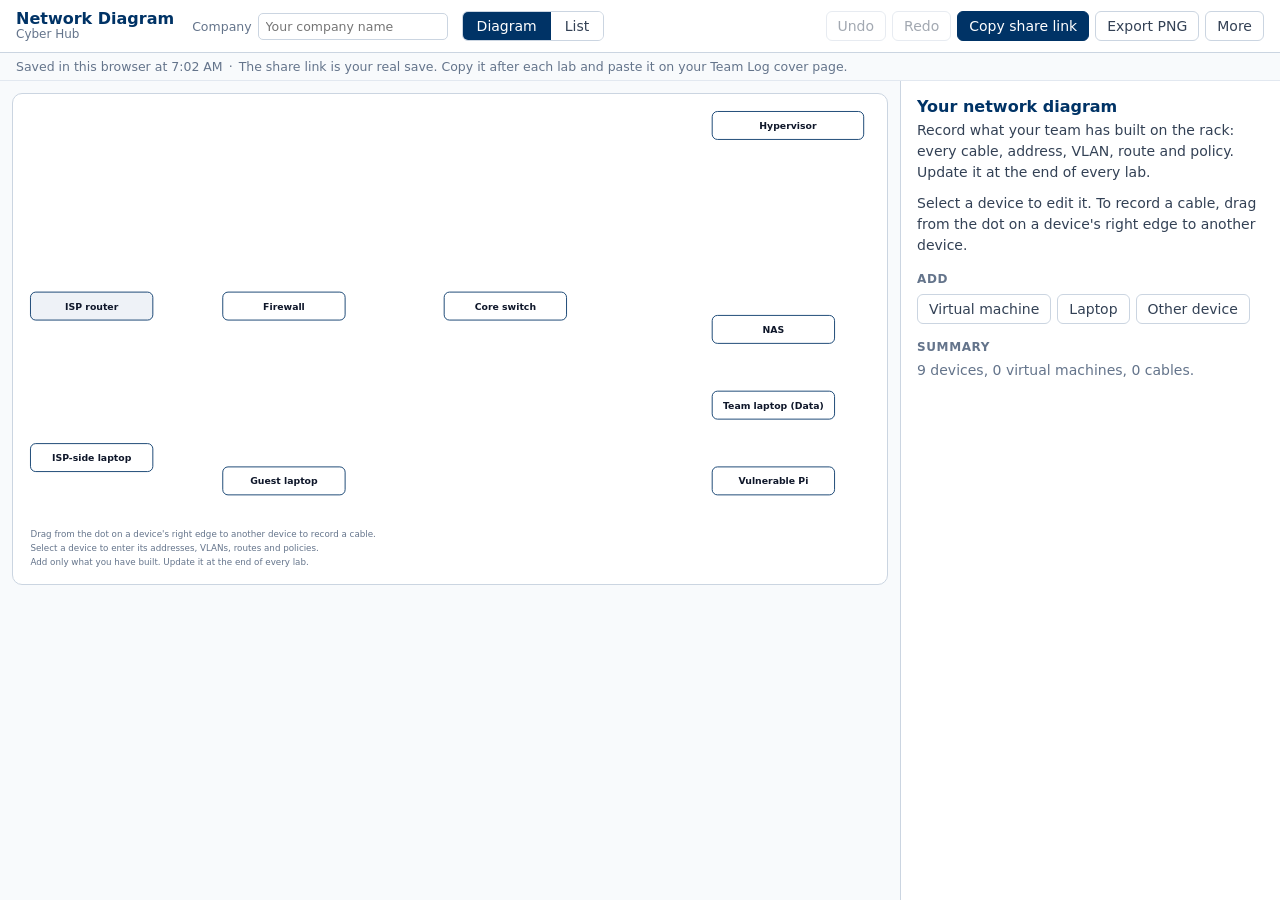
==== diagram/index.html @ 5a0717e5 "Add the Network Diagram app, version 1 Students record their rack's network (devices, cables, VLANs," ====
<!doctype html><html lang="en"><head><meta charset="utf-8"><meta name="viewport" content="width=device-width, initial-scale=1">
<title>Network Diagram</title><style>:root{--navy:#003366;--ink:#0f172a;--body:#334155;--muted:#64748b;--border:#cbd5e1;--hair:#e2e8f0;--page:#f8fafc;--card:#fff;--amber:#b45309;--sel:#2563eb;--err:#b91c1c}
[hidden]{display:none!important}
*{box-sizing:border-box}
html,body{margin:0;height:100%}
body{font-family:system-ui,-apple-system,"Segoe UI",Roboto,Arial,sans-serif;color:var(--body);background:var(--page);display:flex;flex-direction:column;font-size:14px}
button{font:inherit;color:var(--body);background:#fff;border:1px solid var(--border);border-radius:6px;padding:6px 11px;cursor:pointer}
button:hover{background:#f1f5f9}
button:focus-visible,input:focus-visible,select:focus-visible,.dev:focus-visible{outline:2px solid var(--sel);outline-offset:2px}
button.primary{background:var(--navy);border-color:var(--navy);color:#fff;position:relative}
button.primary:hover{background:#00264d}
button.danger{color:var(--err);border-color:#fecaca}
button.small{padding:3px 8px;font-size:12.5px}
button:disabled{opacity:.45;cursor:default}
input,select{font:inherit;color:var(--ink);border:1px solid var(--border);border-radius:5px;padding:5px 7px;background:#fff;min-width:0;width:100%}
input[type=checkbox]{width:auto;accent-color:var(--navy)}
.bar{display:flex;align-items:center;gap:14px;padding:10px 16px;background:#fff;border-bottom:1px solid var(--border);flex-wrap:wrap}
.brand{display:flex;flex-direction:column;line-height:1.15;margin-right:4px}
.brand b{color:var(--navy);font-size:16px}
.brand small{color:var(--muted);font-size:12px}
.company{display:flex;align-items:center;gap:6px;color:var(--muted);font-size:12.5px}
.company input{width:190px}
.seg{display:flex;border:1px solid var(--border);border-radius:6px;overflow:hidden}
.seg button{border:0;border-radius:0;padding:6px 14px}
.seg button[aria-selected=true]{background:var(--navy);color:#fff}
.acts{display:flex;gap:6px;margin-left:auto;align-items:center;flex-wrap:wrap}
.dot{position:absolute;top:-4px;right:-4px;width:10px;height:10px;border-radius:50%;background:#f59e0b;border:2px solid #fff}
.menu{position:relative}
.menu-list{position:absolute;right:0;top:calc(100% + 4px);background:#fff;border:1px solid var(--border);border-radius:8px;box-shadow:0 8px 24px rgba(15,23,42,.12);padding:5px;z-index:30;min-width:200px;display:flex;flex-direction:column}
.menu-list button{border:0;text-align:left;border-radius:5px}
.savebar{padding:6px 16px;font-size:12.5px;color:var(--muted);background:var(--page);border-bottom:1px solid var(--hair)}
.savebar .sep{margin:0 6px}
.savebar #saved.warn{color:var(--err)}
.main{flex:1;display:flex;min-height:0}
.stage{flex:1;min-width:0;overflow:auto;padding:12px}
#svg{width:100%;min-width:760px;height:auto;display:block;background:#fff;border:1px solid var(--border);border-radius:10px;touch-action:none;user-select:none}
.list{flex:1;min-width:0;overflow:auto;padding:16px 20px}
.panel{width:380px;flex:none;border-left:1px solid var(--border);background:#fff;overflow:auto;padding:16px}
.panel h2,.list h2{font-size:16px;color:var(--navy);margin:0 0 4px}
.panel .kind{font-size:12px;color:var(--muted);margin:0 0 12px}
.panel p,.list p{margin:0 0 10px;line-height:1.5}
.sec{margin:16px 0 6px;font-size:12px;font-weight:700;letter-spacing:.05em;text-transform:uppercase;color:var(--muted)}
.f{display:block;margin:0 0 9px}
.f>span{display:block;font-size:12.5px;color:var(--muted);margin-bottom:3px}
.f .hint{display:block;font-size:12px;color:var(--err);margin-top:2px}
.row2{display:grid;grid-template-columns:1fr 1fr;gap:8px}
.check{display:flex;align-items:center;gap:6px;margin:4px 12px 4px 0;font-size:13px}
.checks{display:flex;flex-wrap:wrap}
table.t{width:100%;border-collapse:collapse;font-size:13px;margin:4px 0 6px}
table.t th{text-align:left;font-weight:600;color:var(--muted);font-size:12px;padding:3px 4px;border-bottom:1px solid var(--hair)}
table.t td{padding:3px 4px;vertical-align:top}
table.t td.n{font-weight:600;color:var(--ink);white-space:nowrap;padding-top:9px}
table.t input,table.t select{padding:4px 5px}
.rowx{width:28px;padding:3px 0;color:var(--muted)}
.card-b{border:1px solid var(--hair);border-radius:8px;padding:10px 12px;margin:0 0 10px}
.card-b h3{margin:0 0 8px;font-size:14px;color:var(--ink);display:flex;justify-content:space-between;align-items:center;gap:8px}
.add{display:flex;flex-wrap:wrap;gap:6px;margin:8px 0}
.foot{margin-top:18px;padding-top:12px;border-top:1px solid var(--hair);display:flex;gap:6px;flex-wrap:wrap}
.muted{color:var(--muted)}
.list .grid{display:grid;grid-template-columns:repeat(auto-fill,minmax(420px,1fr));gap:14px;align-items:start}
.list .card-b{background:#fff}
.toast{position:fixed;left:50%;bottom:22px;transform:translateX(-50%);background:var(--ink);color:#fff;padding:10px 16px;border-radius:8px;font-size:13.5px;z-index:50;max-width:90vw}
.modal{position:fixed;inset:0;background:rgba(15,23,42,.35);display:flex;align-items:center;justify-content:center;z-index:60;padding:16px}
.modal .card{background:#fff;border-radius:12px;padding:20px 22px;max-width:520px;width:100%;box-shadow:0 20px 50px rgba(15,23,42,.25)}
.modal h2{margin:0 0 10px;font-size:17px;color:var(--navy)}
.modal p{margin:0 0 10px;line-height:1.5}
.modal textarea{width:100%;height:110px;font:12px ui-monospace,Consolas,monospace}
.m-acts{display:flex;gap:8px;justify-content:flex-end;margin-top:14px;flex-wrap:wrap}
/* drawing: these rules are also copied into PNG exports */
.d-box{fill:#fff;stroke:var(--navy);stroke-width:1.5}
.d-box.fixed{fill:#eef2f7}
.d-name{font:600 16px system-ui,-apple-system,"Segoe UI",Roboto,Arial,sans-serif;fill:#0f172a}
.d-val{font:13.5px ui-monospace,Consolas,Menlo,monospace;fill:#b45309}
.d-vm{fill:#fff;stroke:#94a3b8;stroke-width:1}
.d-vmname{font:600 13.5px system-ui,-apple-system,"Segoe UI",Roboto,Arial,sans-serif;fill:#0f172a}
.d-link{stroke:#1e3a8a;stroke-width:2;fill:none}
.d-link.wifi{stroke-dasharray:7 5}
.d-lab{font:13px ui-monospace,Consolas,Menlo,monospace;fill:#1e3a8a;paint-order:stroke;stroke:#fff;stroke-width:4px;stroke-linejoin:round}
.d-title{font:700 20px system-ui,-apple-system,"Segoe UI",Roboto,Arial,sans-serif;fill:#003366}
.d-sub{font:13px system-ui,-apple-system,"Segoe UI",Roboto,Arial,sans-serif;fill:#64748b}
/* interface only, never exported */
.dev{cursor:grab}
.dev.dragging{cursor:grabbing}
.dev.sel .d-box{stroke:var(--sel);stroke-width:3}
.vm.sel .d-vm{stroke:var(--sel);stroke-width:2.5}
.vm{cursor:pointer}
.handle{fill:#fff;stroke:var(--navy);stroke-width:1.5;cursor:crosshair;opacity:0;transition:opacity .12s}
.dev:hover .handle,.dev.sel .handle,.dev:focus .handle{opacity:1}
.hit{stroke:transparent;stroke-width:14;fill:none;cursor:pointer}
.lk.sel .d-link{stroke:var(--sel);stroke-width:3}
.temp{stroke:var(--sel);stroke-width:2;stroke-dasharray:4 4;fill:none;pointer-events:none}
.drop .d-box{stroke:var(--sel);stroke-width:3}
.ghint{font:15px system-ui,-apple-system,"Segoe UI",Roboto,Arial,sans-serif;fill:#64748b}
@media (max-width:900px){.main{flex-direction:column}.panel{width:auto;border-left:0;border-top:1px solid var(--border)}}
@media print{.bar,.savebar,.panel,.toast,.modal{display:none!important}.main{display:block}.stage{padding:0;overflow:visible}#svg{border:0;min-width:0}.handle,.ghint{display:none}.dev.sel .d-box{stroke:#003366;stroke-width:1.5}}
</style></head><body>
<header class="bar">
 <div class="brand"><b>Network Diagram</b><small>Cyber Hub</small></div>
 <label class="company"><span>Company</span><input id="company" placeholder="Your company name" autocomplete="off"></label>
 <div class="seg" role="tablist" aria-label="View">
  <button role="tab" id="t-canvas" aria-selected="true">Diagram</button>
  <button role="tab" id="t-list" aria-selected="false">List</button>
 </div>
 <div class="acts">
  <button id="b-undo" title="Undo (Ctrl+Z)">Undo</button>
  <button id="b-redo" title="Redo (Ctrl+Shift+Z)">Redo</button>
  <button id="b-share" class="primary">Copy share link<span class="dot" hidden></span></button>
  <button id="b-png">Export PNG</button>
  <div class="menu"><button id="b-more" aria-haspopup="true" aria-expanded="false">More</button>
   <div class="menu-list" id="more" hidden>
    <button id="b-json">Download .json backup</button>
    <button id="b-open">Open .json file</button>
    <button id="b-print">Print</button>
    <button id="b-new">Start a new diagram</button>
   </div></div>
  <input type="file" id="file" accept=".json,application/json" hidden>
 </div>
</header>
<div class="savebar"><span id="saved" role="status"></span><span class="sep">·</span><span>The share link is your real save. Copy it after each lab and paste it on your Team Log cover page.</span></div>
<main class="main">
 <section class="stage" id="v-canvas">
  <svg id="svg" viewBox="0 0 1500 840" role="application" aria-label="Network diagram. Select a device to edit it."></svg>
 </section>
 <section class="list" id="v-list" hidden></section>
 <aside class="panel" id="panel" aria-label="Editor"></aside>
</main>
<div class="toast" id="toast" role="status" hidden></div>
<div class="modal" id="modal" hidden><div class="card" role="dialog" aria-modal="true" aria-labelledby="m-title"><h2 id="m-title"></h2><div id="m-body"></div><div class="m-acts" id="m-acts"></div></div></div>
<script>// Network Diagram app, version 1: draw, save, share, export.
//
// Hard rule (DIAGRAM_APP_SPEC.md, section 2): this file holds no rack plan. No expected addresses, VLANs,
// port assignments, routes or policies. Everything drawn comes from what the team typed. The only built-in
// facts are device kinds, the switch's port names and the firewall's interface names, which students
// already have on the reference pages.
"use strict";
(() => {
const SCHEMA = 1;
const KEY = "cyberhub-diagram";
const VB = { w: 1500, h: 840 };
const SW_PORTS = ["XG1","XG2","XG3","XG4","XG5","XG6","XG7","XG8","XG9","XG10","XG11","XG12","OOB"];
const FW_IFS = ["wan1", "internal", "dmz", "guest Wi-Fi"];
const SERVICES = ["ALL", "PING", "HTTP", "HTTPS", "SSH", "FTP", "DNS"];
const ACCESS = ["PING", "HTTPS", "SSH", "HTTP"];
const KINDS = {
  isp: "ISP router", firewall: "Firewall", switch: "Switch", hypervisor: "Hypervisor", nas: "NAS",
  pi: "Raspberry Pi", laptop: "Laptop", vm: "Virtual machine", generic: "Device",
};
const ENDPOINT = new Set(["hypervisor", "nas", "pi", "laptop", "vm", "generic"]);
const BOX_W = 210;

const $ = (id) => document.getElementById(id);
const svg = $("svg"), panel = $("panel"), listView = $("v-list");
const NS = "http://www.w3.org/2000/svg";

// ------------------------------------------------------------------ document
let uid = 0;
const newId = (p) => p + Date.now().toString(36) + (uid++).toString(36);
const ep = () => ({ address: "", mask: "", gateway: "", dhcp: false });
function blankDoc() {
  return {
    v: SCHEMA, meta: { company: "", updated: null },
    devices: [
      { id: "isp", kind: "isp", name: "ISP router", x: 30, y: 340, address: "", mask: "" },
      { id: "fw", kind: "firewall", name: "Firewall", x: 360, y: 340,
        interfaces: FW_IFS.map((n) => ({ name: n, address: "", mask: "", access: [], ...(n === "guest Wi-Fi" ? { ssid: "" } : {}) })),
        routes: [], vips: [], policies: [] },
      { id: "sw", kind: "switch", name: "Core switch", x: 740, y: 340, vlans: [], svis: [], routes: [],
        ports: SW_PORTS.map((n) => ({ name: n, mode: "", pvid: "", tagged: [], shutdown: false })), dhcpPools: [] },
      { id: "hv", kind: "hypervisor", name: "Hypervisor", x: 1200, y: 30, ...ep() },
      { id: "nas", kind: "nas", name: "NAS", x: 1200, y: 380, ...ep() },
      { id: "lap", kind: "laptop", name: "Team laptop (Data)", x: 1200, y: 510, ...ep() },
      { id: "pi", kind: "pi", name: "Vulnerable Pi", x: 1200, y: 640, ...ep() },
      { id: "isplap", kind: "laptop", name: "ISP-side laptop", x: 30, y: 600, ...ep() },
      { id: "guest", kind: "laptop", name: "Guest laptop", x: 360, y: 640, ...ep() },
    ],
    links: [],
  };
}
let doc = blankDoc();
const dev = (id) => doc.devices.find((d) => d.id === id);
const vmsOf = (id) => doc.devices.filter((d) => d.kind === "vm" && d.host === id);
const portsFor = (d) => d.kind === "switch" ? SW_PORTS : d.kind === "firewall" ? FW_IFS : d.kind === "isp" ? ["LAN"] : [];

// Bring an older or hand-edited document up to the current shape.
function normalize(x) {
  const d = blankDoc();
  if (!x || typeof x !== "object" || !Array.isArray(x.devices)) throw new Error("not a diagram");
  d.meta = { company: String(x.meta?.company ?? ""), updated: x.meta?.updated ?? null };
  d.devices = x.devices.filter((v) => v && KINDS[v.kind]).map((v) => {
    const o = { ...v, id: String(v.id || newId("d")), name: String(v.name ?? KINDS[v.kind]) };
    if (o.kind !== "vm") { o.x = +o.x || 40; o.y = +o.y || 40; }
    if (ENDPOINT.has(o.kind)) { for (const [k, val] of Object.entries(ep())) if (o[k] === undefined) o[k] = val; }
    if (o.kind === "vm" && o.vlanTag === undefined) o.vlanTag = "";
    if (o.kind === "switch") {
      for (const k of ["vlans", "svis", "routes", "dhcpPools"]) o[k] = Array.isArray(o[k]) ? o[k] : [];
      const have = new Map((o.ports || []).map((p) => [p.name, p]));
      o.ports = SW_PORTS.map((n) => ({ name: n, mode: "", pvid: "", tagged: [], shutdown: false, ...(have.get(n) || {}) }));
    }
    if (o.kind === "firewall") {
      for (const k of ["routes", "vips", "policies"]) o[k] = Array.isArray(o[k]) ? o[k] : [];
      const have = new Map((o.interfaces || []).map((p) => [p.name, p]));
      o.interfaces = FW_IFS.map((n) => ({ name: n, address: "", mask: "", access: [], ...(n === "guest Wi-Fi" ? { ssid: "" } : {}), ...(have.get(n) || {}) }));
    }
    if (o.kind === "isp") { o.address ??= ""; o.mask ??= ""; }
    return o;
  });
  const ids = new Set(d.devices.map((v) => v.id));
  d.links = (Array.isArray(x.links) ? x.links : []).filter((l) => l && ids.has(l.a?.device) && ids.has(l.b?.device))
    .map((l) => ({ id: String(l.id || newId("l")), a: { device: l.a.device, port: String(l.a.port || "") }, b: { device: l.b.device, port: String(l.b.port || "") } }));
  return d;
}

// ------------------------------------------------------------------ address helpers (format only, never values)
const isIP = (s) => /^(\d{1,3})\.(\d{1,3})\.(\d{1,3})\.(\d{1,3})$/.test(s) && s.split(".").every((n) => +n <= 255);
function maskToPrefix(m) {
  m = String(m).trim().replace(/^\//, "");
  if (/^\d{1,2}$/.test(m) && +m <= 32) return String(+m);
  if (isIP(m)) {
    const bits = m.split(".").map((n) => (+n).toString(2).padStart(8, "0")).join("");
    if (/^1*0*$/.test(bits)) return String(bits.indexOf("0") === -1 ? 32 : bits.indexOf("0"));
  }
  return null;
}
const isCIDR = (s) => { const [a, p, ...r] = String(s).split("/"); return !r.length && isIP(a) && p !== undefined && maskToPrefix(p) !== null; };
const withPrefix = (a, m) => a ? a + (m ? "/" + m : "") : "";

// ------------------------------------------------------------------ history and saving
let hist = [], hi = -1, sharedJSON = null, saveFailed = false;
const snapshot = () => JSON.stringify(doc);
const contentOf = (j) => { try { const o = JSON.parse(j); delete o.meta.updated; return JSON.stringify(o); } catch { return j; } };
function commit() {
  const s = snapshot();
  if (hist[hi] === s) return;
  hist = hist.slice(0, hi + 1); hist.push(s);
  if (hist.length > 120) hist.shift();
  hi = hist.length - 1;
  doc.meta.updated = new Date().toISOString();
  save(); updateButtons();
}
function save() {
  try { localStorage.setItem(KEY, JSON.stringify(doc)); saveFailed = false; }
  catch { saveFailed = true; }
  const el = $("saved");
  el.classList.toggle("warn", saveFailed);
  el.textContent = saveFailed ? "Not saved: this browser blocks storage. Copy the share link to keep your work."
    : "Saved in this browser at " + new Date().toLocaleTimeString([], { hour: "numeric", minute: "2-digit" });
}
function updateButtons() {
  $("b-undo").disabled = hi <= 0; $("b-redo").disabled = hi >= hist.length - 1;
  $("b-share").querySelector(".dot").hidden = sharedJSON === null ? !hasContent() : contentOf(sharedJSON) === contentOf(snapshot());
}
function restore(j) { doc = JSON.parse(j); doc.meta.updated = new Date().toISOString(); save(); if (sel && !findSel()) sel = null; renderAll(); updateButtons(); }
const undo = () => { if (hi > 0) restore(hist[--hi]); };
const redo = () => { if (hi < hist.length - 1) restore(hist[++hi]); };
function hasContent() {
  return doc.links.length > 0 || doc.devices.some((d) => d.address || d.gateway || d.svis?.length || d.vlans?.length ||
    d.interfaces?.some((i) => i.address) || d.kind === "vm");
}

// ------------------------------------------------------------------ selection
let sel = null; // {type:'dev'|'link', id}
const findSel = () => sel && (sel.type === "dev" ? dev(sel.id) : doc.links.find((l) => l.id === sel.id));
function select(s) { sel = s; renderSvg(); renderPanel(); }

// ------------------------------------------------------------------ drawing
const el = (tag, attrs = {}, parent) => {
  const n = document.createElementNS(NS, tag);
  for (const [k, v] of Object.entries(attrs)) if (v !== undefined && v !== null) n.setAttribute(k, v);
  if (parent) parent.appendChild(n);
  return n;
};
const text = (parent, x, y, cls, s, anchor) => { const t = el("text", { x, y, class: cls, "text-anchor": anchor }, parent); t.textContent = s; return t; };

function valueLines(d) {
  const L = [];
  if (d.kind === "isp") { if (d.address) L.push(withPrefix(d.address, d.mask)); }
  else if (d.kind === "firewall") { for (const i of d.interfaces) if (i.address) L.push(`${i.name} ${withPrefix(i.address, i.mask)}`); }
  else if (d.kind === "switch") {
    const s = d.svis.filter((v) => v.address || v.vlan);
    s.slice(0, 5).forEach((v) => L.push(`VLAN ${v.vlan || "?"} ${withPrefix(v.address, v.mask)}`.trim()));
    if (s.length > 5) L.push(`+${s.length - 5} more SVIs`);
    d.routes.filter((r) => r.dest).slice(0, 2).forEach((r) => L.push(`${r.dest} via ${r.nextHop || "?"}`));
    if (d.routes.length > 2) L.push(`+${d.routes.length - 2} more routes`);
  } else if (ENDPOINT.has(d.kind)) {
    if (d.address) L.push(withPrefix(d.address, d.mask)); else if (d.dhcp) L.push("DHCP");
    if (d.gateway) L.push("gw " + d.gateway);
  }
  return L;
}
const VM_H = 42;
function boxSize(d) {
  const lines = valueLines(d).length;
  let h = 38 + lines * 18 + (lines ? 6 : 0);
  if (d.kind === "hypervisor") h += vmsOf(d.id).length * (VM_H + 6) + (vmsOf(d.id).length ? 6 : 0);
  return { w: d.kind === "hypervisor" ? 260 : BOX_W, h: Math.max(h, 48) };
}
function edgePoint(d, tx, ty) {
  const { w, h } = boxSize(d), cx = d.x + w / 2, cy = d.y + h / 2, dx = tx - cx, dy = ty - cy;
  if (!dx && !dy) return [cx, cy];
  const s = Math.min(Math.abs((w / 2) / (dx || 1e-9)), Math.abs((h / 2) / (dy || 1e-9)));
  return [cx + dx * s, cy + dy * s];
}
const center = (d) => { const { w, h } = boxSize(d); return [d.x + w / 2, d.y + h / 2]; };
function portLabel(d, port) {
  if (!port) return "";
  if (d.kind !== "switch") return port;
  const p = d.ports.find((q) => q.name === port);
  if (!p) return port;
  const bits = [port];
  if (p.mode === "access") bits.push("access" + (p.pvid ? " " + p.pvid : ""));
  if (p.mode === "trunk") bits.push("trunk", (p.pvid ? "U" + p.pvid : "") + (p.tagged.length ? " T" + p.tagged.join(",") : ""));
  if (p.shutdown) bits.push("shut");
  return bits.filter(Boolean).join(" ");
}
const isWifi = (l) => [l.a, l.b].some((e) => e.port === "guest Wi-Fi");

function drawInto(root, ui) {
  const gl = el("g", {}, root), gd = el("g", {}, root);
  const pairKey = (l) => [l.a.device, l.b.device].sort().join("|");
  const groups = new Map();
  for (const l of doc.links) { const k = pairKey(l); groups.set(k, [...(groups.get(k) || []), l]); }
  for (const l of doc.links) {
    const A = dev(l.a.device), B = dev(l.b.device);
    if (!A || !B) continue;
    const grp = groups.get(pairKey(l)), gi = grp.indexOf(l), off = (gi - (grp.length - 1) / 2) * 22;
    const [cax, cay] = center(A), [cbx, cby] = center(B);
    const L0 = Math.hypot(cbx - cax, cby - cay) || 1;
    // perpendicular, oriented the same way for both directions of a pair
    const flip = l.a.device < l.b.device ? 1 : -1;
    const px = (-(cby - cay) / L0) * off * flip, py = ((cbx - cax) / L0) * off * flip;
    const ea = edgePoint(A, cbx + px, cby + py), eb = edgePoint(B, cax + px, cay + py);
    const x1 = ea[0] + px, y1 = ea[1] + py, x2 = eb[0] + px, y2 = eb[1] + py;
    const g = el("g", { class: "lk" + (ui && sel?.type === "link" && sel.id === l.id ? " sel" : ""), "data-link": l.id }, gl);
    el("line", { x1, y1, x2, y2, class: "d-link" + (isWifi(l) ? " wifi" : "") }, g);
    if (ui) el("line", { x1, y1, x2, y2, class: "hit" }, g);
    const len = Math.hypot(x2 - x1, y2 - y1) || 1, ux = (x2 - x1) / len, uy = (y2 - y1) / len;
    // label side: the side away from the pair's other cables, else above (or right of) the line
    let nx = -uy, ny = ux;
    const want = off !== 0 ? Math.sign(off) * flip : (Math.abs(ux) > 0.4 ? (ny < 0 ? 1 : -1) : (nx > 0 ? 1 : -1));
    nx *= want; ny *= want;
    const label = (s2, x, y, dx, dy) => {
      if (!s2) return;
      const bx2 = x + dx * 10 + nx * 7, by2 = y + dy * 10 + ny * 7 + (ny > 0.3 ? 11 : ny < -0.3 ? -2 : 4);
      const anchor = Math.abs(dx) > 0.4 ? (dx > 0 ? "start" : "end") : (nx >= 0 ? "start" : "end");
      text(g, bx2, by2, "d-lab", s2, anchor);
    };
    const la = portLabel(A, l.a.port), lb = portLabel(B, l.b.port);
    label(la, x1, y1, ux, uy);
    // On a short cable the two labels would meet in the middle, so put the far one on the other side.
    if (la && lb && (la.length + lb.length) * 7.8 + 36 > len * Math.max(Math.abs(ux), 0.2)) { nx = -nx; ny = -ny; }
    label(lb, x2, y2, -ux, -uy);
  }
  for (const d of doc.devices) {
    if (d.kind === "vm") continue;
    const { w, h } = boxSize(d);
    const g = el("g", { class: "dev" + (ui && sel?.type === "dev" && sel.id === d.id ? " sel" : ""), "data-dev": d.id,
      transform: `translate(${d.x},${d.y})`, ...(ui ? { tabindex: 0, role: "button", "aria-label": `${d.name}, ${KINDS[d.kind]}` } : {}) }, gd);
    el("rect", { width: w, height: h, rx: 9, class: "d-box" + (d.kind === "isp" ? " fixed" : "") }, g);
    const lines = valueLines(d), alone = !lines.length && !(d.kind === "hypervisor" && vmsOf(d.id).length);
    text(g, w / 2, alone ? h / 2 + 6 : 25, "d-name", d.name || KINDS[d.kind], "middle");
    lines.forEach((s, i) => text(g, w / 2, 46 + i * 18, "d-val", s, "middle"));
    if (d.kind === "hypervisor") {
      let y = 38 + lines.length * 18 + (lines.length ? 6 : 0) + 2;
      for (const v of vmsOf(d.id)) {
        const vg = el("g", { class: "vm" + (ui && sel?.type === "dev" && sel.id === v.id ? " sel" : ""), "data-vm": v.id,
          ...(ui ? { tabindex: 0, role: "button", "aria-label": `${v.name}, virtual machine` } : {}) }, g);
        el("rect", { x: 12, y, width: w - 24, height: VM_H, rx: 6, class: "d-vm" }, vg);
        const det = [v.vlanTag ? "tag " + v.vlanTag : "", withPrefix(v.address, v.mask)].filter(Boolean).join("  ");
        text(vg, 22, y + 17, "d-vmname", v.name, "start");
        if (det) text(vg, 22, y + 34, "d-val", det, "start");
        y += VM_H + 6;
      }
    }
    if (ui) el("circle", { cx: w, cy: h / 2, r: 7, class: "handle", "data-handle": d.id }, g).appendChild(
      Object.assign(document.createElementNS(NS, "title"), { textContent: "Drag to another device to connect them" }));
  }
}
function renderSvg() {
  svg.replaceChildren();
  drawInto(svg, true);
  if (!hasContent()) {
    const g = el("g", { class: "ghint" }, svg);
    ["Drag from the dot on a device's right edge to another device to record a cable.",
      "Select a device to enter its addresses, VLANs, routes and policies.",
      "Add only what you have built. Update it at the end of every lab."].forEach((s, i) => text(g, 30, 760 + i * 24, "ghint", s));
  }
}

// ------------------------------------------------------------------ canvas interaction
const toSvg = (e) => { const p = svg.createSVGPoint(); p.x = e.clientX; p.y = e.clientY; return p.matrixTransform(svg.getScreenCTM().inverse()); };
let drag = null;
svg.addEventListener("pointerdown", (e) => {
  const h = e.target.closest("[data-handle]");
  if (h) {
    const d = dev(h.dataset.handle), [x, y] = center(d);
    drag = { mode: "link", from: d.id, line: el("line", { x1: x, y1: y, x2: x, y2: y, class: "temp" }, svg) };
    svg.setPointerCapture(e.pointerId); e.preventDefault(); return;
  }
  const vmEl = e.target.closest("[data-vm]");
  if (vmEl) { select({ type: "dev", id: vmEl.dataset.vm }); e.stopPropagation(); return; }
  const g = e.target.closest("[data-dev]");
  if (g) {
    const d = dev(g.dataset.dev), p = toSvg(e);
    drag = { mode: "move", id: d.id, dx: p.x - d.x, dy: p.y - d.y, moved: false, g };
    svg.setPointerCapture(e.pointerId);
    if (!(sel?.type === "dev" && sel.id === d.id)) select({ type: "dev", id: d.id });
    drag.g = svg.querySelector(`[data-dev="${d.id}"]`); drag.g?.classList.add("dragging");
    return;
  }
  const lk = e.target.closest("[data-link]");
  if (lk) { select({ type: "link", id: lk.dataset.link }); return; }
  if (sel) select(null);
});
svg.addEventListener("pointermove", (e) => {
  if (!drag) return;
  const p = toSvg(e);
  if (drag.mode === "move") {
    const d = dev(drag.id), { w, h } = boxSize(d);
    d.x = Math.round(Math.max(0, Math.min(VB.w - w, p.x - drag.dx)));
    d.y = Math.round(Math.max(0, Math.min(VB.h - h, p.y - drag.dy)));
    drag.moved = true; renderSvg();
    svg.querySelector(`[data-dev="${d.id}"]`)?.classList.add("dragging");
  } else {
    drag.line.setAttribute("x2", p.x); drag.line.setAttribute("y2", p.y);
    svg.querySelectorAll(".drop").forEach((n) => n.classList.remove("drop"));
    const over = document.elementFromPoint(e.clientX, e.clientY)?.closest("[data-dev]");
    if (over && over.dataset.dev !== drag.from) over.classList.add("drop");
  }
});
svg.addEventListener("pointerup", (e) => {
  if (!drag) return;
  const dr = drag; drag = null;
  if (dr.mode === "move") { svg.querySelectorAll(".dragging").forEach((n) => n.classList.remove("dragging")); if (dr.moved) commit(); return; }
  dr.line.remove();
  const over = document.elementFromPoint(e.clientX, e.clientY)?.closest("[data-dev]");
  if (over && over.dataset.dev !== dr.from) addLink(dr.from, over.dataset.dev); else renderSvg();
});
svg.addEventListener("keydown", (e) => {
  const g = e.target.closest?.("[data-vm]") || e.target.closest?.("[data-dev]");
  if (!g) return;
  const id = g.dataset.vm || g.dataset.dev;
  if (e.key === "Enter" || e.key === " ") {
    e.preventDefault(); select({ type: "dev", id });
    svg.querySelector(g.dataset.vm ? `[data-vm="${id}"]` : `[data-dev="${id}"]`)?.focus(); return;
  }
  const mv = { ArrowLeft: [-10, 0], ArrowRight: [10, 0], ArrowUp: [0, -10], ArrowDown: [0, 10] }[e.key];
  if (mv && g.dataset.dev) {
    e.preventDefault(); const d = dev(id), { w, h } = boxSize(d);
    d.x = Math.max(0, Math.min(VB.w - w, d.x + mv[0])); d.y = Math.max(0, Math.min(VB.h - h, d.y + mv[1]));
    commit(); renderSvg(); svg.querySelector(`[data-dev="${id}"]`)?.focus();
  }
});
function addLink(a, b) {
  const l = { id: newId("l"), a: { device: a, port: "" }, b: { device: b, port: "" } };
  doc.links.push(l); commit(); select({ type: "link", id: l.id });
  toast("Cable recorded. Choose the port on each end.");
}

// ------------------------------------------------------------------ form helpers
const h = (tag, props = {}, ...kids) => {
  const n = document.createElement(tag);
  for (const [k, v] of Object.entries(props)) {
    if (v === undefined || v === null || v === false) continue;
    if (k.startsWith("on")) n.addEventListener(k.slice(2), v);
    else if (k === "class") n.className = v;
    else if (k === "value") n.value = v;
    else if (k in n && typeof v !== "string") n[k] = v;
    else n.setAttribute(k, v === true ? "" : v);
  }
  for (const c of kids.flat()) if (c !== null && c !== undefined && c !== false) n.append(c);
  return n;
};
// A text field bound to obj[key]. kind: 'ip' | 'cidr' | 'mask' | 'num' | 'list' | undefined
function inp(obj, key, { kind, ph, label, onAfter, size } = {}) {
  const val = kind === "list" ? (obj[key] || []).join(", ") : (obj[key] ?? "");
  const hint = h("span", { class: "hint", hidden: true });
  const check = (s) => {
    let bad = "";
    if (s && kind === "ip" && !isIP(s) && !isCIDR(s)) bad = "Not an IPv4 address";
    if (s && kind === "cidr" && !isCIDR(s) && !isIP(s)) bad = "Use an address with a prefix, like a.b.c.d/nn";
    if (s && kind === "mask" && maskToPrefix(s) === null) bad = "Use a prefix like /nn or a dotted mask";
    if (s && kind === "num" && !/^\d+$/.test(s)) bad = "Use a number";
    if (s && kind === "list" && !/^\s*\d+(\s*,\s*\d+)*\s*$/.test(s)) bad = "Use numbers separated by commas";
    hint.hidden = !bad; hint.textContent = bad;
  };
  const i = h("input", { value: val, placeholder: ph || "", "aria-label": label || key, size,
    spellcheck: false, autocomplete: "off",
    oninput: (e) => { set(e.target.value, false); check(e.target.value.trim()); renderSvg(); },
    onchange: (e) => {
      let s = e.target.value.trim();
      if (kind === "ip" && s.includes("/") && "mask" in obj) { const [a, p] = s.split("/"); if (isIP(a) && maskToPrefix(p) !== null) { obj.mask = maskToPrefix(p); s = a; } }
      if (kind === "mask" && maskToPrefix(s) !== null) s = maskToPrefix(s);
      set(s, true); e.target.value = kind === "list" ? (obj[key] || []).join(", ") : obj[key];
      check(s); commit(); renderSvg(); onAfter?.(); if (kind === "ip" && "mask" in obj) renderPanel();
    } });
  function set(s, final) {
    if (kind === "list") obj[key] = s.split(",").map((x) => x.trim()).filter(Boolean);
    else obj[key] = final ? s.trim() : s;
  }
  check(String(val));
  return h("span", { style: "display:block" }, i, hint);
}
const field = (label, input) => h("label", { class: "f" }, h("span", {}, label), input);
function chk(obj, key, label) {
  return h("label", { class: "check" }, h("input", { type: "checkbox", checked: !!obj[key],
    onchange: (e) => { obj[key] = e.target.checked; commit(); renderSvg(); } }), label);
}
function multi(obj, key, options) {
  return h("div", { class: "checks" }, options.map((o) => h("label", { class: "check" }, h("input", { type: "checkbox",
    checked: (obj[key] || []).includes(o), onchange: (e) => {
      const s = new Set(obj[key] || []); e.target.checked ? s.add(o) : s.delete(o); obj[key] = options.filter((x) => s.has(x)); commit(); renderSvg();
    } }), o)));
}
function selectBox(obj, key, options, label, blank = "Not set") {
  return h("select", { "aria-label": label, onchange: (e) => { obj[key] = e.target.value; commit(); renderSvg(); } },
    h("option", { value: "" }, blank), options.map((o) => h("option", { value: o, selected: obj[key] === o }, o)));
}
// Editable rows. cols: [{key, label, kind, ph, w}]
function rows(arr, cols, make, label, rerender) {
  const t = h("table", { class: "t" },
    h("thead", {}, h("tr", {}, cols.map((c) => h("th", { style: c.w ? `width:${c.w}` : "" }, c.label)), h("th", {}))),
    h("tbody", {}, arr.map((r, i) => h("tr", {},
      cols.map((c) => h("td", {}, c.render ? c.render(r) : inp(r, c.key, { kind: c.kind, ph: c.ph, label: `${label} ${i + 1} ${c.label}` }))),
      h("td", {}, h("button", { class: "rowx small", title: "Remove row", "aria-label": `Remove ${label} ${i + 1}`,
        onclick: () => { arr.splice(i, 1); commit(); renderSvg(); rerender(); } }, "✕"))))));
  return [t, h("button", { class: "small", onclick: () => { arr.push(make()); commit(); rerender(); } }, "Add " + label)];
}

// ------------------------------------------------------------------ editors
function editor(d, rerender) {
  const out = [];
  out.push(field("Name", inp(d, "name", { label: "Name" })));
  if (ENDPOINT.has(d.kind)) {
    out.push(h("div", { class: "row2" }, field("Address", inp(d, "address", { kind: "ip", label: "Address" })),
      field("Mask", inp(d, "mask", { kind: "mask", ph: "/nn", label: "Mask" }))));
    out.push(field("Gateway", inp(d, "gateway", { kind: "ip", label: "Gateway" })));
    if (d.kind === "vm") out.push(field("VLAN tag (blank means untagged)", inp(d, "vlanTag", { kind: "num", label: "VLAN tag" })));
    out.push(chk(d, "dhcp", "Gets its address by DHCP"));
    if (d.kind === "vm") {
      const hosts = doc.devices.filter((x) => x.kind === "hypervisor");
      if (hosts.length > 1) out.push(field("Runs on", h("select", { onchange: (e) => { d.host = e.target.value; commit(); renderSvg(); } },
        hosts.map((x) => h("option", { value: x.id, selected: d.host === x.id }, x.name)))));
    }
    if (d.kind === "hypervisor") {
      out.push(h("div", { class: "sec" }, "Virtual machines"));
      const v = vmsOf(d.id);
      out.push(v.length ? h("p", {}, v.map((x, i) => [i ? ", " : "", h("a", { href: "#", onclick: (e) => { e.preventDefault(); select({ type: "dev", id: x.id }); } }, x.name)]))
        : h("p", { class: "muted" }, "None yet."));
      out.push(h("button", { class: "small", onclick: () => addVM(d.id) }, "Add a virtual machine"));
    }
  }
  if (d.kind === "isp") out.push(h("div", { class: "row2" }, field("Address", inp(d, "address", { kind: "ip", label: "Address" })),
    field("Mask", inp(d, "mask", { kind: "mask", ph: "/nn", label: "Mask" }))));
  if (d.kind === "switch") {
    out.push(h("div", { class: "sec" }, "VLANs"), ...rows(d.vlans, [{ key: "id", label: "ID", kind: "num", w: "30%" }, { key: "name", label: "Name" }], () => ({ id: "", name: "" }), "VLAN", rerender));
    out.push(h("div", { class: "sec" }, "VLAN interfaces (SVIs)"), ...rows(d.svis, [{ key: "vlan", label: "VLAN", kind: "num", w: "20%" }, { key: "address", label: "Address", kind: "ip" }, { key: "mask", label: "Mask", kind: "mask", w: "20%", ph: "/nn" }], () => ({ vlan: "", address: "", mask: "" }), "SVI", rerender));
    out.push(h("div", { class: "sec" }, "Static routes"), ...rows(d.routes, [{ key: "dest", label: "Destination", kind: "cidr" }, { key: "nextHop", label: "Next hop", kind: "ip" }], () => ({ dest: "", nextHop: "" }), "route", rerender));
    out.push(h("div", { class: "sec" }, "Ports"));
    out.push(h("table", { class: "t" }, h("thead", {}, h("tr", {}, ["Port", "Mode", "Untagged", "Tagged", "Off"].map((c) => h("th", {}, c)))),
      h("tbody", {}, d.ports.map((p) => h("tr", {}, h("td", { class: "n" }, p.name),
        h("td", {}, selectBox(p, "mode", ["access", "trunk"], `${p.name} mode`, "—")),
        h("td", {}, inp(p, "pvid", { kind: "num", label: `${p.name} untagged VLAN` })),
        h("td", {}, p.mode === "trunk" ? inp(p, "tagged", { kind: "list", label: `${p.name} tagged VLANs` }) : h("span", { class: "muted" }, "")),
        h("td", {}, h("input", { type: "checkbox", "aria-label": `${p.name} shut down`, checked: p.shutdown,
          onchange: (e) => { p.shutdown = e.target.checked; commit(); renderSvg(); } })))))));
    // mode changes show or hide the tagged column
    out.at(-1).querySelectorAll("select").forEach((s) => s.addEventListener("change", rerender));
    out.push(h("div", { class: "sec" }, "DHCP pools"), ...rows(d.dhcpPools, [{ key: "vlan", label: "VLAN", kind: "num", w: "16%" }, { key: "start", label: "Start", kind: "ip" }, { key: "end", label: "End", kind: "ip" }, { key: "router", label: "Router", kind: "ip" }], () => ({ vlan: "", start: "", end: "", router: "" }), "pool", rerender));
  }
  if (d.kind === "firewall") {
    out.push(h("div", { class: "sec" }, "Interfaces"));
    for (const i of d.interfaces) {
      out.push(h("div", { class: "card-b" }, h("h3", {}, i.name),
        h("div", { class: "row2" }, field("Address", inp(i, "address", { kind: "ip", label: `${i.name} address` })),
          field("Mask", inp(i, "mask", { kind: "mask", ph: "/nn", label: `${i.name} mask` }))),
        i.name === "guest Wi-Fi" ? field("SSID", inp(i, "ssid", { label: "SSID" })) : null,
        h("span", { class: "f" }, h("span", {}, "Administrative access")), multi(i, "access", ACCESS)));
    }
    out.push(h("div", { class: "sec" }, "Static routes"), ...rows(d.routes, [{ key: "dest", label: "Destination", kind: "cidr" }, { key: "gateway", label: "Gateway", kind: "ip" },
      { key: "interface", label: "Interface", w: "28%", render: (r) => selectBox(r, "interface", FW_IFS, "Route interface", "—") }], () => ({ dest: "", gateway: "", interface: "" }), "route", rerender));
    out.push(h("div", { class: "sec" }, "Virtual IPs (port forwards)"), ...rows(d.vips, [{ key: "name", label: "Name" }, { key: "external", label: "External", kind: "ip" }, { key: "port", label: "Port", kind: "num", w: "16%" }, { key: "mapped", label: "Mapped to", kind: "ip" }], () => ({ name: "", external: "", port: "", mapped: "" }), "VIP", rerender));
    out.push(h("div", { class: "sec" }, "Policies"));
    d.policies.forEach((p, n) => {
      out.push(h("div", { class: "card-b" },
        h("h3", {}, h("span", {}, `Policy ${n + 1}`), h("button", { class: "small danger", onclick: () => { d.policies.splice(n, 1); commit(); renderSvg(); rerender(); } }, "Remove")),
        field("Name", inp(p, "name", { label: `Policy ${n + 1} name` })),
        h("div", { class: "row2" }, field("From", selectBox(p, "from", FW_IFS, "From interface", "—")), field("To", selectBox(p, "to", FW_IFS, "To interface", "—"))),
        h("div", { class: "row2" }, field("Source (blank is any)", inp(p, "source", { kind: "cidr", label: "Source" })), field("Destination (blank is any)", inp(p, "dest", { kind: "cidr", label: "Destination" }))),
        h("span", { class: "f" }, h("span", {}, "Services")), multi(p, "services", SERVICES),
        h("div", { class: "checks" }, chk(p, "nat", "NAT"), chk(p, "log", "Logging"))));
    });
    out.push(h("button", { class: "small", onclick: () => { d.policies.push({ name: "", from: "", to: "", source: "", dest: "", services: [], nat: false, log: false }); commit(); rerender(); } }, "Add policy"));
  }
  return out;
}
function linkEditor(l) {
  const A = dev(l.a.device), B = dev(l.b.device);
  const end = (e, D) => {
    const ports = portsFor(D);
    if (!ports.length) return h("p", {}, h("b", {}, D.name), h("span", { class: "muted" }, " (one network port)"));
    const used = new Set(doc.links.filter((x) => x !== l).flatMap((x) => [x.a, x.b]).filter((x) => x.device === D.id).map((x) => x.port));
    return field(D.name + (D.kind === "firewall" ? " interface" : " port"), h("select", { onchange: (ev) => { e.port = ev.target.value; commit(); renderSvg(); } },
      h("option", { value: "" }, "Choose…"), ports.map((p) => h("option", { value: p, selected: e.port === p }, p + (used.has(p) ? "  (already used)" : "")))));
  };
  return [end(l.a, A), end(l.b, B),
    h("p", { class: "muted" }, "A guest Wi-Fi link is drawn dashed. Switch port settings are edited on the switch.")];
}

function addVM(hostId) {
  const host = hostId || doc.devices.find((x) => x.kind === "hypervisor")?.id;
  if (!host) { toast("Add a hypervisor first."); return; }
  const v = { id: newId("vm"), kind: "vm", host, name: "New VM", ...ep(), vlanTag: "" };
  doc.devices.push(v); commit(); select({ type: "dev", id: v.id });
  setTimeout(() => panel.querySelector("input")?.select(), 0);
}
function addDevice(kind) {
  const n = doc.devices.filter((d) => d.kind !== "vm").length;
  const d = { id: newId("d"), kind, name: kind === "laptop" ? "Laptop" : "New device", x: 560 + (n % 4) * 30, y: 60 + (n % 6) * 30, ...ep() };
  doc.devices.push(d); commit(); select({ type: "dev", id: d.id });
  setTimeout(() => panel.querySelector("input")?.select(), 0);
}
function removeDevice(d) {
  ask("Delete " + d.name + "?", [h("p", {}, d.kind === "hypervisor" && vmsOf(d.id).length ? "This also deletes its virtual machines and every cable connected to it." : "This also deletes every cable connected to it."), h("p", { class: "muted" }, "You can undo this.")],
    [["Cancel"], ["Delete", () => {
      const gone = new Set([d.id, ...vmsOf(d.id).map((v) => v.id)]);
      doc.devices = doc.devices.filter((x) => !gone.has(x.id));
      doc.links = doc.links.filter((l) => !gone.has(l.a.device) && !gone.has(l.b.device));
      commit(); select(null);
    }, "danger"]]);
}

function renderPanel() {
  const top = panel.scrollTop;
  const s = findSel();
  const kids = [];
  if (!s) {
    kids.push(h("h2", {}, "Your network diagram"),
      h("p", {}, "Record what your team has built on the rack: every cable, address, VLAN, route and policy. Update it at the end of every lab."),
      h("p", {}, "Select a device to edit it. To record a cable, drag from the dot on a device's right edge to another device."),
      h("div", { class: "sec" }, "Add"),
      h("div", { class: "add" }, h("button", { onclick: () => addVM() }, "Virtual machine"), h("button", { onclick: () => addDevice("laptop") }, "Laptop"), h("button", { onclick: () => addDevice("generic") }, "Other device")),
      h("div", { class: "sec" }, "Summary"),
      h("p", { class: "muted" }, `${doc.devices.filter((d) => d.kind !== "vm").length} devices, ${doc.devices.filter((d) => d.kind === "vm").length} virtual machines, ${doc.links.length} cables.`));
  } else if (sel.type === "dev") {
    kids.push(h("h2", {}, s.name || KINDS[s.kind]), h("p", { class: "kind" }, KINDS[s.kind] + (s.kind === "vm" ? " on " + (dev(s.host)?.name || "?") : "")));
    kids.push(...editor(s, renderPanel));
    kids.push(h("div", { class: "foot" },
      s.kind !== "vm" ? h("button", { onclick: () => { const g = svg.querySelector(`[data-dev="${s.id}"] .handle`); toast("Drag from the dot on its right edge to another device, or use List view."); g?.focus?.(); } }, "How do I connect it?") : null,
      h("button", { class: "danger", onclick: () => removeDevice(s) }, "Delete " + (s.kind === "vm" ? "VM" : "device"))));
  } else {
    kids.push(h("h2", {}, "Cable"), h("p", { class: "kind" }, `${dev(s.a.device)?.name} to ${dev(s.b.device)?.name}`));
    kids.push(...linkEditor(s));
    kids.push(h("div", { class: "foot" }, h("button", { class: "danger", onclick: () => { doc.links = doc.links.filter((x) => x !== s); commit(); select(null); } }, "Delete cable")));
  }
  panel.replaceChildren(...kids);
  panel.scrollTop = top;
}

// ------------------------------------------------------------------ list view
function renderList() {
  const top = listView.scrollTop;
  const cards = [];
  const real = doc.devices.filter((d) => d.kind !== "vm");
  for (const d of real) {
    cards.push(h("div", { class: "card-b" }, h("h3", {}, h("span", {}, d.name), h("span", { class: "muted", style: "font-weight:400;font-size:12px" }, KINDS[d.kind])), ...editor(d, renderList)));
    for (const v of vmsOf(d.id)) cards.push(h("div", { class: "card-b" }, h("h3", {}, h("span", {}, v.name), h("span", { class: "muted", style: "font-weight:400;font-size:12px" }, "VM on " + d.name)), ...editor(v, renderList),
      h("button", { class: "small danger", onclick: () => removeDevice(v) }, "Delete VM")));
  }
  const opt = (sid, cur) => real.map((d) => h("option", { value: d.id, selected: cur === d.id }, d.name));
  const portSel = (end) => {
    const D = dev(end.device), ports = portsFor(D);
    if (!ports.length) return h("span", { class: "muted" }, "—");
    return h("select", { "aria-label": "Port", onchange: (e) => { end.port = e.target.value; commit(); renderSvg(); } }, h("option", { value: "" }, "Choose…"), ports.map((p) => h("option", { value: p, selected: end.port === p }, p)));
  };
  const devSel = (end) => h("select", { "aria-label": "Device", onchange: (e) => { end.device = e.target.value; end.port = ""; commit(); renderSvg(); renderList(); } }, opt(end.device, end.device));
  const links = h("div", { class: "card-b", style: "grid-column:1/-1" }, h("h3", {}, "Cables"),
    h("table", { class: "t" }, h("thead", {}, h("tr", {}, ["Device", "Port", "Device", "Port", ""].map((c) => h("th", {}, c)))),
      h("tbody", {}, doc.links.map((l, i) => h("tr", {}, h("td", {}, devSel(l.a)), h("td", {}, portSel(l.a)), h("td", {}, devSel(l.b)), h("td", {}, portSel(l.b)),
        h("td", {}, h("button", { class: "rowx small", "aria-label": `Remove cable ${i + 1}`, onclick: () => { doc.links.splice(i, 1); commit(); renderSvg(); renderList(); } }, "✕")))))),
    h("button", { class: "small", onclick: () => { if (real.length < 2) return; doc.links.push({ id: newId("l"), a: { device: real[0].id, port: "" }, b: { device: real[1].id, port: "" } }); commit(); renderSvg(); renderList(); } }, "Add cable"));
  listView.replaceChildren(h("h2", {}, "Everything on the diagram"),
    h("p", { class: "muted" }, "The same information as the diagram, as forms. Changes here show on the diagram right away."),
    h("div", { class: "add" }, h("button", { class: "small", onclick: () => { addVM(); setView("list"); } }, "Add a virtual machine"), h("button", { class: "small", onclick: () => { addDevice("laptop"); setView("list"); } }, "Add a laptop"), h("button", { class: "small", onclick: () => { addDevice("generic"); setView("list"); } }, "Add another device")),
    h("div", { class: "grid" }, links, ...cards));
  listView.scrollTop = top;
}
let view = "canvas";
function setView(v) {
  view = v;
  $("t-canvas").setAttribute("aria-selected", v === "canvas"); $("t-list").setAttribute("aria-selected", v === "list");
  $("v-canvas").hidden = v !== "canvas"; panel.hidden = v !== "canvas"; listView.hidden = v !== "list";
  if (v === "list") renderList(); else { renderSvg(); renderPanel(); }
}
function renderAll() { $("company").value = doc.meta.company || ""; renderSvg(); if (view === "list") renderList(); else renderPanel(); }

// ------------------------------------------------------------------ share links
const b64u = (bytes) => { let s = ""; for (let i = 0; i < bytes.length; i += 0x8000) s += String.fromCharCode(...bytes.subarray(i, i + 0x8000)); return btoa(s).replace(/\+/g, "-").replace(/\//g, "_").replace(/=+$/, ""); };
const unb64u = (s) => { const b = atob(s.replace(/-/g, "+").replace(/_/g, "/")); return Uint8Array.from(b, (c) => c.charCodeAt(0)); };
async function pipe(bytes, Stream, fmt) { return new Uint8Array(await new Response(new Blob([bytes]).stream().pipeThrough(new Stream(fmt))).arrayBuffer()); }
async function encode(o) {
  const bytes = new TextEncoder().encode(JSON.stringify(o));
  if (typeof CompressionStream === "function") { try { return "z." + b64u(await pipe(bytes, CompressionStream, "deflate-raw")); } catch {} }
  return "j." + b64u(bytes);
}
async function decode(s) {
  const [k, data] = [s.slice(0, 2), s.slice(2)];
  let bytes = unb64u(data);
  if (k === "z.") bytes = await pipe(bytes, DecompressionStream, "deflate-raw");
  else if (k !== "j.") throw new Error("unknown link");
  return JSON.parse(new TextDecoder().decode(bytes));
}
async function share() {
  const url = location.origin + location.pathname + "#d=" + await encode(doc);
  sharedJSON = snapshot(); updateButtons();
  try { await navigator.clipboard.writeText(url); toast("Share link copied. Paste it on your Team Log cover page."); }
  catch {
    ask("Copy your share link", [h("p", {}, "Select the link and copy it, then paste it on your Team Log cover page."), h("textarea", { readonly: true, value: url, onfocus: (e) => e.target.select() })], [["Done"]]);
    setTimeout(() => $("m-body").querySelector("textarea")?.select(), 0);
  }
}

// ------------------------------------------------------------------ export
function contentBox() {
  let x0 = Infinity, y0 = Infinity, x1 = -Infinity, y1 = -Infinity;
  for (const d of doc.devices) { if (d.kind === "vm") continue; const { w, h } = boxSize(d); x0 = Math.min(x0, d.x); y0 = Math.min(y0, d.y); x1 = Math.max(x1, d.x + w); y1 = Math.max(y1, d.y + h); }
  if (x0 === Infinity) return { x: 0, y: 0, w: VB.w, h: VB.h };
  const pad = 40; x0 = Math.max(0, x0 - pad); y0 = Math.max(0, y0 - pad); x1 = Math.min(VB.w, x1 + pad); y1 = Math.min(VB.h, y1 + pad);
  return { x: x0, y: y0, w: Math.max(640, x1 - x0), h: y1 - y0 };
}
async function exportPng() {
  const B = contentBox(), W = B.w, HD = 70, H = B.h + HD;
  const out = document.createElementNS(NS, "svg");
  out.setAttribute("xmlns", NS); out.setAttribute("width", W); out.setAttribute("height", H); out.setAttribute("viewBox", `0 0 ${W} ${H}`);
  const css = [...document.styleSheets].flatMap((s) => { try { return [...s.cssRules]; } catch { return []; } })
    .map((r) => r.cssText).filter((t) => /^\.d-/.test(t)).join("\n").replace(/var\(--navy\)/g, "#003366");
  el("style", {}, out).textContent = css;
  el("rect", { width: W, height: H, fill: "#ffffff" }, out);
  text(out, 30, 34, "d-title", (doc.meta.company || "Company") + " network diagram");
  text(out, 30, 54, "d-sub", "Updated " + new Date(doc.meta.updated || Date.now()).toLocaleDateString(undefined, { year: "numeric", month: "long", day: "numeric" }));
  const g = el("g", { transform: `translate(${-B.x},${HD - B.y})` }, out);
  drawInto(g, false);
  const src = new XMLSerializer().serializeToString(out);
  const img = new Image();
  const url = URL.createObjectURL(new Blob([src], { type: "image/svg+xml" }));
  try {
    await new Promise((res, rej) => { img.onload = res; img.onerror = rej; img.src = url; });
    const c = document.createElement("canvas"); c.width = W * 2; c.height = H * 2;
    const ctx = c.getContext("2d"); ctx.scale(2, 2); ctx.drawImage(img, 0, 0);
    const blob = await new Promise((r) => c.toBlob(r, "image/png"));
    download(blob, fileBase() + ".png");
    toast("PNG downloaded. Paste it into your Team Log or SSP.");
  } catch { toast("This browser couldn't make the PNG. Try Print, then Save as PDF."); }
  finally { URL.revokeObjectURL(url); }
}
const fileBase = () => ((doc.meta.company || "network").replace(/[^\w-]+/g, "-").replace(/^-|-$/g, "") || "network") + "-diagram-" + new Date().toISOString().slice(0, 10);
function download(blob, name) { const a = h("a", { href: URL.createObjectURL(blob), download: name }); document.body.append(a); a.click(); setTimeout(() => { URL.revokeObjectURL(a.href); a.remove(); }, 500); }

// ------------------------------------------------------------------ small UI
let toastT;
function toast(s) { const t = $("toast"); t.textContent = s; t.hidden = false; clearTimeout(toastT); toastT = setTimeout(() => (t.hidden = true), 3800); }
function ask(title, body, buttons) {
  const m = $("modal"), prev = document.activeElement;
  $("m-title").textContent = title; $("m-body").replaceChildren(...body);
  const close = () => { m.hidden = true; prev?.focus?.(); };
  $("m-acts").replaceChildren(...buttons.map(([label, fn, cls]) => h("button", { class: cls || (fn ? "primary" : ""), onclick: () => { close(); fn?.(); } }, label)));
  m.hidden = false; $("m-acts").lastChild?.focus();
  m.onkeydown = (e) => { if (e.key === "Escape") close(); };
}
function load(o, why) {
  doc = normalize(o); sel = null; hist = []; hi = -1; commit(); renderAll(); if (why) toast(why);
}

// ------------------------------------------------------------------ wiring
$("t-canvas").onclick = () => setView("canvas");
$("t-list").onclick = () => setView("list");
$("b-undo").onclick = undo; $("b-redo").onclick = redo;
$("b-share").onclick = share; $("b-png").onclick = exportPng;
const more = $("more");
$("b-more").onclick = (e) => { e.stopPropagation(); more.hidden = !more.hidden; $("b-more").setAttribute("aria-expanded", !more.hidden); };
document.addEventListener("click", () => { more.hidden = true; $("b-more").setAttribute("aria-expanded", false); });
$("b-json").onclick = () => download(new Blob([JSON.stringify(doc, null, 1)], { type: "application/json" }), fileBase() + ".json");
$("b-open").onclick = () => $("file").click();
$("file").onchange = async (e) => {
  const f = e.target.files[0]; e.target.value = "";
  if (!f) return;
  try { const o = JSON.parse(await f.text()); ask("Open " + f.name + "?", [h("p", {}, "This replaces the diagram on screen. Copy its share link first if you want to keep it.")], [["Cancel"], ["Open", () => load(o, "Opened " + f.name)]]); }
  catch { toast("That file isn't a diagram backup."); }
};
$("b-print").onclick = () => { setView("canvas"); setTimeout(() => print(), 50); };
$("b-new").onclick = () => ask("Start a new diagram?", [h("p", {}, "This clears the diagram in this browser. Copy the share link first if you want to keep it."), h("p", { class: "muted" }, "You can undo this.")],
  [["Cancel"], ["Start new", () => { doc = blankDoc(); sel = null; sharedJSON = null; commit(); renderAll(); }, "danger"]]);
$("company").addEventListener("input", (e) => { doc.meta.company = e.target.value; });
$("company").addEventListener("change", commit);
document.addEventListener("keydown", (e) => {
  if (e.target.closest?.("input,textarea,select")) return;
  const k = e.key.toLowerCase();
  if ((e.ctrlKey || e.metaKey) && k === "z") { e.preventDefault(); e.shiftKey ? redo() : undo(); }
  if ((e.ctrlKey || e.metaKey) && k === "y") { e.preventDefault(); redo(); }
  if (e.key === "Escape" && sel) select(null);
});
window.addEventListener("hashchange", () => start());

async function start() {
  let local = null;
  try { const s = localStorage.getItem(KEY); if (s) local = normalize(JSON.parse(s)); } catch {}
  const m = location.hash.match(/^#d=(.+)$/);
  if (m) {
    let linked;
    try { linked = normalize(await decode(m[1])); } catch { history.replaceState(null, "", location.pathname + location.search); toast("That share link is incomplete or damaged."); }
    if (linked) {
      history.replaceState(null, "", location.pathname + location.search);
      sharedJSON = JSON.stringify(linked);
      const differs = local && contentOf(JSON.stringify(local)) !== contentOf(JSON.stringify(linked));
      const localHasWork = local && (local.links.length || local.devices.some((d) => d.address || d.svis?.length || d.interfaces?.some((i) => i.address) || d.kind === "vm"));
      if (differs && localHasWork) {
        doc = local; renderAll(); commit();
        ask("Which diagram do you want?", [h("p", {}, "This browser already holds a different diagram" + (local.meta.company ? ` (${local.meta.company})` : "") + "."),
          h("p", {}, "Opening the link replaces it. If you need the one in this browser, cancel and copy its share link first.")],
          [["Keep this browser's diagram", () => { sharedJSON = null; updateButtons(); }], ["Open the link", () => { load(linked, "Opened the shared diagram."); sharedJSON = snapshot(); updateButtons(); }]]);
        return;
      }
      load(linked, "Opened the shared diagram."); sharedJSON = snapshot(); updateButtons();
      return;
    }
  }
  doc = local || blankDoc(); sel = null; hist = []; hi = -1; commit(); renderAll();
}
start();
})();
</script></body></html>
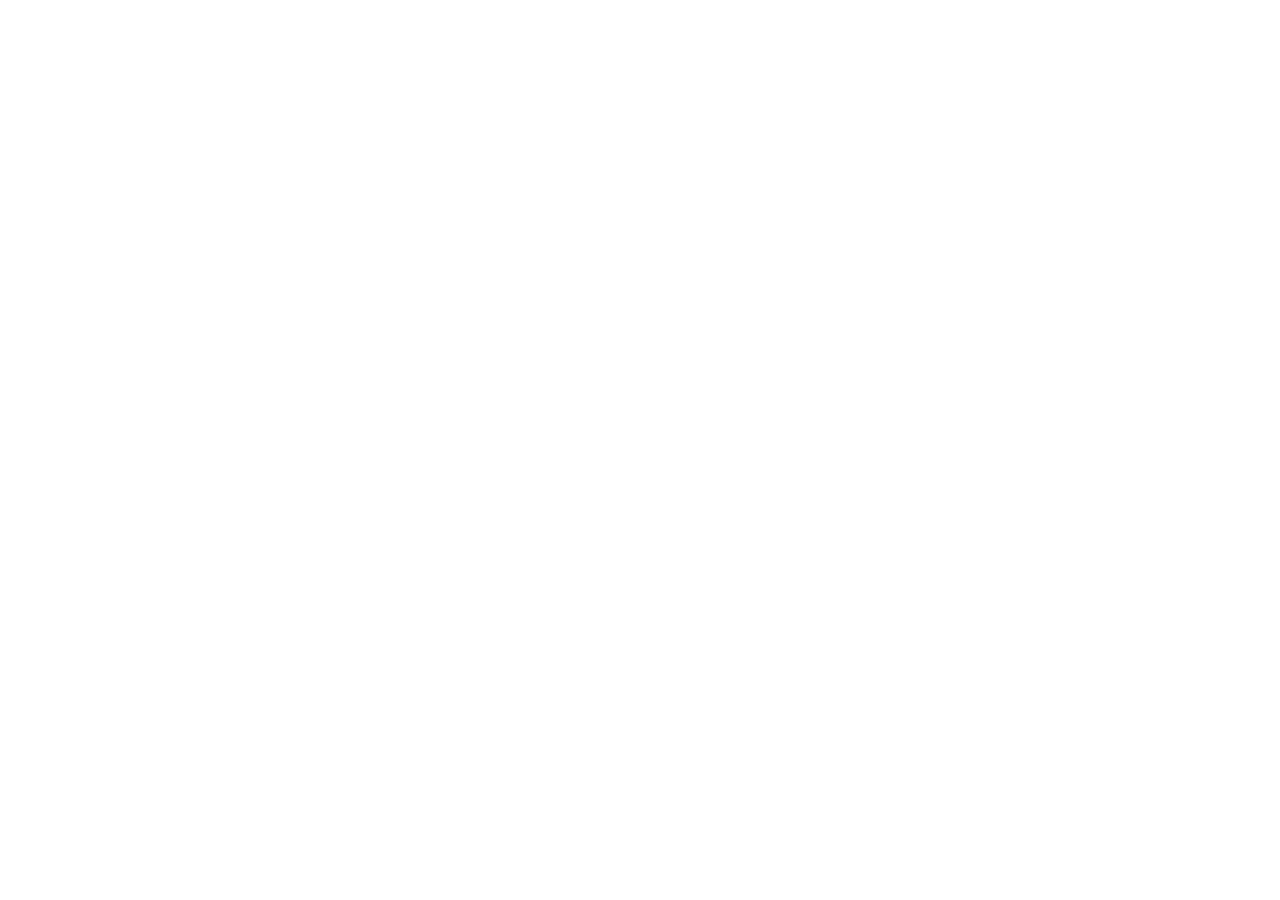
==== commit 87ede902: "diagram/: redirect to the Report Builder's Diagram tab Co-Authored-By: Claude Opus 5.5 <noreply@anth" ====
--- a/diagram/index.html
+++ b/diagram/index.html
@@ -1,830 +1,9 @@
 <!doctype html><html lang="en"><head><meta charset="utf-8"><meta name="viewport" content="width=device-width, initial-scale=1">
-<title>Network Diagram</title><style>:root{--navy:#003366;--ink:#0f172a;--body:#334155;--muted:#64748b;--border:#cbd5e1;--hair:#e2e8f0;--page:#f8fafc;--card:#fff;--amber:#b45309;--sel:#2563eb;--err:#b91c1c}
-[hidden]{display:none!important}
-*{box-sizing:border-box}
-html,body{margin:0;height:100%}
-body{font-family:system-ui,-apple-system,"Segoe UI",Roboto,Arial,sans-serif;color:var(--body);background:var(--page);display:flex;flex-direction:column;font-size:14px}
-button{font:inherit;color:var(--body);background:#fff;border:1px solid var(--border);border-radius:6px;padding:6px 11px;cursor:pointer}
-button:hover{background:#f1f5f9}
-button:focus-visible,input:focus-visible,select:focus-visible,.dev:focus-visible{outline:2px solid var(--sel);outline-offset:2px}
-button.primary{background:var(--navy);border-color:var(--navy);color:#fff;position:relative}
-button.primary:hover{background:#00264d}
-button.danger{color:var(--err);border-color:#fecaca}
-button.small{padding:3px 8px;font-size:12.5px}
-button:disabled{opacity:.45;cursor:default}
-input,select{font:inherit;color:var(--ink);border:1px solid var(--border);border-radius:5px;padding:5px 7px;background:#fff;min-width:0;width:100%}
-input[type=checkbox]{width:auto;accent-color:var(--navy)}
-.bar{display:flex;align-items:center;gap:14px;padding:10px 16px;background:#fff;border-bottom:1px solid var(--border);flex-wrap:wrap}
-.brand{display:flex;flex-direction:column;line-height:1.15;margin-right:4px}
-.brand b{color:var(--navy);font-size:16px}
-.brand small{color:var(--muted);font-size:12px}
-.company{display:flex;align-items:center;gap:6px;color:var(--muted);font-size:12.5px}
-.company input{width:190px}
-.seg{display:flex;border:1px solid var(--border);border-radius:6px;overflow:hidden}
-.seg button{border:0;border-radius:0;padding:6px 14px}
-.seg button[aria-selected=true]{background:var(--navy);color:#fff}
-.acts{display:flex;gap:6px;margin-left:auto;align-items:center;flex-wrap:wrap}
-.dot{position:absolute;top:-4px;right:-4px;width:10px;height:10px;border-radius:50%;background:#f59e0b;border:2px solid #fff}
-.menu{position:relative}
-.menu-list{position:absolute;right:0;top:calc(100% + 4px);background:#fff;border:1px solid var(--border);border-radius:8px;box-shadow:0 8px 24px rgba(15,23,42,.12);padding:5px;z-index:30;min-width:200px;display:flex;flex-direction:column}
-.menu-list button{border:0;text-align:left;border-radius:5px}
-.savebar{padding:6px 16px;font-size:12.5px;color:var(--muted);background:var(--page);border-bottom:1px solid var(--hair)}
-.savebar .sep{margin:0 6px}
-.savebar #saved.warn{color:var(--err)}
-.main{flex:1;display:flex;min-height:0}
-.stage{flex:1;min-width:0;overflow:auto;padding:12px}
-#svg{width:100%;min-width:760px;height:auto;display:block;background:#fff;border:1px solid var(--border);border-radius:10px;touch-action:none;user-select:none}
-.list{flex:1;min-width:0;overflow:auto;padding:16px 20px}
-.panel{width:380px;flex:none;border-left:1px solid var(--border);background:#fff;overflow:auto;padding:16px}
-.panel h2,.list h2{font-size:16px;color:var(--navy);margin:0 0 4px}
-.panel .kind{font-size:12px;color:var(--muted);margin:0 0 12px}
-.panel p,.list p{margin:0 0 10px;line-height:1.5}
-.sec{margin:16px 0 6px;font-size:12px;font-weight:700;letter-spacing:.05em;text-transform:uppercase;color:var(--muted)}
-.f{display:block;margin:0 0 9px}
-.f>span{display:block;font-size:12.5px;color:var(--muted);margin-bottom:3px}
-.f .hint{display:block;font-size:12px;color:var(--err);margin-top:2px}
-.row2{display:grid;grid-template-columns:1fr 1fr;gap:8px}
-.check{display:flex;align-items:center;gap:6px;margin:4px 12px 4px 0;font-size:13px}
-.checks{display:flex;flex-wrap:wrap}
-table.t{width:100%;border-collapse:collapse;font-size:13px;margin:4px 0 6px}
-table.t th{text-align:left;font-weight:600;color:var(--muted);font-size:12px;padding:3px 4px;border-bottom:1px solid var(--hair)}
-table.t td{padding:3px 4px;vertical-align:top}
-table.t td.n{font-weight:600;color:var(--ink);white-space:nowrap;padding-top:9px}
-table.t input,table.t select{padding:4px 5px}
-.rowx{width:28px;padding:3px 0;color:var(--muted)}
-.card-b{border:1px solid var(--hair);border-radius:8px;padding:10px 12px;margin:0 0 10px}
-.card-b h3{margin:0 0 8px;font-size:14px;color:var(--ink);display:flex;justify-content:space-between;align-items:center;gap:8px}
-.add{display:flex;flex-wrap:wrap;gap:6px;margin:8px 0}
-.foot{margin-top:18px;padding-top:12px;border-top:1px solid var(--hair);display:flex;gap:6px;flex-wrap:wrap}
-.muted{color:var(--muted)}
-.list .grid{display:grid;grid-template-columns:repeat(auto-fill,minmax(420px,1fr));gap:14px;align-items:start}
-.list .card-b{background:#fff}
-.toast{position:fixed;left:50%;bottom:22px;transform:translateX(-50%);background:var(--ink);color:#fff;padding:10px 16px;border-radius:8px;font-size:13.5px;z-index:50;max-width:90vw}
-.modal{position:fixed;inset:0;background:rgba(15,23,42,.35);display:flex;align-items:center;justify-content:center;z-index:60;padding:16px}
-.modal .card{background:#fff;border-radius:12px;padding:20px 22px;max-width:520px;width:100%;box-shadow:0 20px 50px rgba(15,23,42,.25)}
-.modal h2{margin:0 0 10px;font-size:17px;color:var(--navy)}
-.modal p{margin:0 0 10px;line-height:1.5}
-.modal textarea{width:100%;height:110px;font:12px ui-monospace,Consolas,monospace}
-.m-acts{display:flex;gap:8px;justify-content:flex-end;margin-top:14px;flex-wrap:wrap}
-/* drawing: these rules are also copied into PNG exports */
-.d-box{fill:#fff;stroke:var(--navy);stroke-width:1.5}
-.d-box.fixed{fill:#eef2f7}
-.d-name{font:600 16px system-ui,-apple-system,"Segoe UI",Roboto,Arial,sans-serif;fill:#0f172a}
-.d-val{font:13.5px ui-monospace,Consolas,Menlo,monospace;fill:#b45309}
-.d-vm{fill:#fff;stroke:#94a3b8;stroke-width:1}
-.d-vmname{font:600 13.5px system-ui,-apple-system,"Segoe UI",Roboto,Arial,sans-serif;fill:#0f172a}
-.d-link{stroke:#1e3a8a;stroke-width:2;fill:none}
-.d-link.wifi{stroke-dasharray:7 5}
-.d-lab{font:13px ui-monospace,Consolas,Menlo,monospace;fill:#1e3a8a;paint-order:stroke;stroke:#fff;stroke-width:4px;stroke-linejoin:round}
-.d-title{font:700 20px system-ui,-apple-system,"Segoe UI",Roboto,Arial,sans-serif;fill:#003366}
-.d-sub{font:13px system-ui,-apple-system,"Segoe UI",Roboto,Arial,sans-serif;fill:#64748b}
-/* interface only, never exported */
-.dev{cursor:grab}
-.dev.dragging{cursor:grabbing}
-.dev.sel .d-box{stroke:var(--sel);stroke-width:3}
-.vm.sel .d-vm{stroke:var(--sel);stroke-width:2.5}
-.vm{cursor:pointer}
-.handle{fill:#fff;stroke:var(--navy);stroke-width:1.5;cursor:crosshair;opacity:0;transition:opacity .12s}
-.dev:hover .handle,.dev.sel .handle,.dev:focus .handle{opacity:1}
-.hit{stroke:transparent;stroke-width:14;fill:none;cursor:pointer}
-.lk.sel .d-link{stroke:var(--sel);stroke-width:3}
-.temp{stroke:var(--sel);stroke-width:2;stroke-dasharray:4 4;fill:none;pointer-events:none}
-.drop .d-box{stroke:var(--sel);stroke-width:3}
-.ghint{font:15px system-ui,-apple-system,"Segoe UI",Roboto,Arial,sans-serif;fill:#64748b}
-@media (max-width:900px){.main{flex-direction:column}.panel{width:auto;border-left:0;border-top:1px solid var(--border)}}
-@media print{.bar,.savebar,.panel,.toast,.modal{display:none!important}.main{display:block}.stage{padding:0;overflow:visible}#svg{border:0;min-width:0}.handle,.ghint{display:none}.dev.sel .d-box{stroke:#003366;stroke-width:1.5}}
-</style></head><body>
-<header class="bar">
- <div class="brand"><b>Network Diagram</b><small>Cyber Hub</small></div>
- <label class="company"><span>Company</span><input id="company" placeholder="Your company name" autocomplete="off"></label>
- <div class="seg" role="tablist" aria-label="View">
-  <button role="tab" id="t-canvas" aria-selected="true">Diagram</button>
-  <button role="tab" id="t-list" aria-selected="false">List</button>
- </div>
- <div class="acts">
-  <button id="b-undo" title="Undo (Ctrl+Z)">Undo</button>
-  <button id="b-redo" title="Redo (Ctrl+Shift+Z)">Redo</button>
-  <button id="b-share" class="primary">Copy share link<span class="dot" hidden></span></button>
-  <button id="b-png">Export PNG</button>
-  <div class="menu"><button id="b-more" aria-haspopup="true" aria-expanded="false">More</button>
-   <div class="menu-list" id="more" hidden>
-    <button id="b-json">Download .json backup</button>
-    <button id="b-open">Open .json file</button>
-    <button id="b-print">Print</button>
-    <button id="b-new">Start a new diagram</button>
-   </div></div>
-  <input type="file" id="file" accept=".json,application/json" hidden>
- </div>
-</header>
-<div class="savebar"><span id="saved" role="status"></span><span class="sep">·</span><span>The share link is your real save. Copy it after each lab and paste it on your Team Log cover page.</span></div>
-<main class="main">
- <section class="stage" id="v-canvas">
-  <svg id="svg" viewBox="0 0 1500 840" role="application" aria-label="Network diagram. Select a device to edit it."></svg>
- </section>
- <section class="list" id="v-list" hidden></section>
- <aside class="panel" id="panel" aria-label="Editor"></aside>
-</main>
-<div class="toast" id="toast" role="status" hidden></div>
-<div class="modal" id="modal" hidden><div class="card" role="dialog" aria-modal="true" aria-labelledby="m-title"><h2 id="m-title"></h2><div id="m-body"></div><div class="m-acts" id="m-acts"></div></div></div>
-<script>// Network Diagram app, version 1: draw, save, share, export.
-//
-// Hard rule (DIAGRAM_APP_SPEC.md, section 2): this file holds no rack plan. No expected addresses, VLANs,
-// port assignments, routes or policies. Everything drawn comes from what the team typed. The only built-in
-// facts are device kinds, the switch's port names and the firewall's interface names, which students
-// already have on the reference pages.
-"use strict";
-(() => {
-const SCHEMA = 1;
-const KEY = "cyberhub-diagram";
-const VB = { w: 1500, h: 840 };
-const SW_PORTS = ["XG1","XG2","XG3","XG4","XG5","XG6","XG7","XG8","XG9","XG10","XG11","XG12","OOB"];
-const FW_IFS = ["wan1", "internal", "dmz", "guest Wi-Fi"];
-const SERVICES = ["ALL", "PING", "HTTP", "HTTPS", "SSH", "FTP", "DNS"];
-const ACCESS = ["PING", "HTTPS", "SSH", "HTTP"];
-const KINDS = {
-  isp: "ISP router", firewall: "Firewall", switch: "Switch", hypervisor: "Hypervisor", nas: "NAS",
-  pi: "Raspberry Pi", laptop: "Laptop", vm: "Virtual machine", generic: "Device",
-};
-const ENDPOINT = new Set(["hypervisor", "nas", "pi", "laptop", "vm", "generic"]);
-const BOX_W = 210;
-
-const $ = (id) => document.getElementById(id);
-const svg = $("svg"), panel = $("panel"), listView = $("v-list");
-const NS = "http://www.w3.org/2000/svg";
-
-// ------------------------------------------------------------------ document
-let uid = 0;
-const newId = (p) => p + Date.now().toString(36) + (uid++).toString(36);
-const ep = () => ({ address: "", mask: "", gateway: "", dhcp: false });
-function blankDoc() {
-  return {
-    v: SCHEMA, meta: { company: "", updated: null },
-    devices: [
-      { id: "isp", kind: "isp", name: "ISP router", x: 30, y: 340, address: "", mask: "" },
-      { id: "fw", kind: "firewall", name: "Firewall", x: 360, y: 340,
-        interfaces: FW_IFS.map((n) => ({ name: n, address: "", mask: "", access: [], ...(n === "guest Wi-Fi" ? { ssid: "" } : {}) })),
-        routes: [], vips: [], policies: [] },
-      { id: "sw", kind: "switch", name: "Core switch", x: 740, y: 340, vlans: [], svis: [], routes: [],
-        ports: SW_PORTS.map((n) => ({ name: n, mode: "", pvid: "", tagged: [], shutdown: false })), dhcpPools: [] },
-      { id: "hv", kind: "hypervisor", name: "Hypervisor", x: 1200, y: 30, ...ep() },
-      { id: "nas", kind: "nas", name: "NAS", x: 1200, y: 380, ...ep() },
-      { id: "lap", kind: "laptop", name: "Team laptop (Data)", x: 1200, y: 510, ...ep() },
-      { id: "pi", kind: "pi", name: "Vulnerable Pi", x: 1200, y: 640, ...ep() },
-      { id: "isplap", kind: "laptop", name: "ISP-side laptop", x: 30, y: 600, ...ep() },
-      { id: "guest", kind: "laptop", name: "Guest laptop", x: 360, y: 640, ...ep() },
-    ],
-    links: [],
-  };
-}
-let doc = blankDoc();
-const dev = (id) => doc.devices.find((d) => d.id === id);
-const vmsOf = (id) => doc.devices.filter((d) => d.kind === "vm" && d.host === id);
-const portsFor = (d) => d.kind === "switch" ? SW_PORTS : d.kind === "firewall" ? FW_IFS : d.kind === "isp" ? ["LAN"] : [];
-
-// Bring an older or hand-edited document up to the current shape.
-function normalize(x) {
-  const d = blankDoc();
-  if (!x || typeof x !== "object" || !Array.isArray(x.devices)) throw new Error("not a diagram");
-  d.meta = { company: String(x.meta?.company ?? ""), updated: x.meta?.updated ?? null };
-  d.devices = x.devices.filter((v) => v && KINDS[v.kind]).map((v) => {
-    const o = { ...v, id: String(v.id || newId("d")), name: String(v.name ?? KINDS[v.kind]) };
-    if (o.kind !== "vm") { o.x = +o.x || 40; o.y = +o.y || 40; }
-    if (ENDPOINT.has(o.kind)) { for (const [k, val] of Object.entries(ep())) if (o[k] === undefined) o[k] = val; }
-    if (o.kind === "vm" && o.vlanTag === undefined) o.vlanTag = "";
-    if (o.kind === "switch") {
-      for (const k of ["vlans", "svis", "routes", "dhcpPools"]) o[k] = Array.isArray(o[k]) ? o[k] : [];
-      const have = new Map((o.ports || []).map((p) => [p.name, p]));
-      o.ports = SW_PORTS.map((n) => ({ name: n, mode: "", pvid: "", tagged: [], shutdown: false, ...(have.get(n) || {}) }));
-    }
-    if (o.kind === "firewall") {
-      for (const k of ["routes", "vips", "policies"]) o[k] = Array.isArray(o[k]) ? o[k] : [];
-      const have = new Map((o.interfaces || []).map((p) => [p.name, p]));
-      o.interfaces = FW_IFS.map((n) => ({ name: n, address: "", mask: "", access: [], ...(n === "guest Wi-Fi" ? { ssid: "" } : {}), ...(have.get(n) || {}) }));
-    }
-    if (o.kind === "isp") { o.address ??= ""; o.mask ??= ""; }
-    return o;
-  });
-  const ids = new Set(d.devices.map((v) => v.id));
-  d.links = (Array.isArray(x.links) ? x.links : []).filter((l) => l && ids.has(l.a?.device) && ids.has(l.b?.device))
-    .map((l) => ({ id: String(l.id || newId("l")), a: { device: l.a.device, port: String(l.a.port || "") }, b: { device: l.b.device, port: String(l.b.port || "") } }));
-  return d;
-}
-
-// ------------------------------------------------------------------ address helpers (format only, never values)
-const isIP = (s) => /^(\d{1,3})\.(\d{1,3})\.(\d{1,3})\.(\d{1,3})$/.test(s) && s.split(".").every((n) => +n <= 255);
-function maskToPrefix(m) {
-  m = String(m).trim().replace(/^\//, "");
-  if (/^\d{1,2}$/.test(m) && +m <= 32) return String(+m);
-  if (isIP(m)) {
-    const bits = m.split(".").map((n) => (+n).toString(2).padStart(8, "0")).join("");
-    if (/^1*0*$/.test(bits)) return String(bits.indexOf("0") === -1 ? 32 : bits.indexOf("0"));
-  }
-  return null;
-}
-const isCIDR = (s) => { const [a, p, ...r] = String(s).split("/"); return !r.length && isIP(a) && p !== undefined && maskToPrefix(p) !== null; };
-const withPrefix = (a, m) => a ? a + (m ? "/" + m : "") : "";
-
-// ------------------------------------------------------------------ history and saving
-let hist = [], hi = -1, sharedJSON = null, saveFailed = false;
-const snapshot = () => JSON.stringify(doc);
-const contentOf = (j) => { try { const o = JSON.parse(j); delete o.meta.updated; return JSON.stringify(o); } catch { return j; } };
-function commit() {
-  const s = snapshot();
-  if (hist[hi] === s) return;
-  hist = hist.slice(0, hi + 1); hist.push(s);
-  if (hist.length > 120) hist.shift();
-  hi = hist.length - 1;
-  doc.meta.updated = new Date().toISOString();
-  save(); updateButtons();
-}
-function save() {
-  try { localStorage.setItem(KEY, JSON.stringify(doc)); saveFailed = false; }
-  catch { saveFailed = true; }
-  const el = $("saved");
-  el.classList.toggle("warn", saveFailed);
-  el.textContent = saveFailed ? "Not saved: this browser blocks storage. Copy the share link to keep your work."
-    : "Saved in this browser at " + new Date().toLocaleTimeString([], { hour: "numeric", minute: "2-digit" });
-}
-function updateButtons() {
-  $("b-undo").disabled = hi <= 0; $("b-redo").disabled = hi >= hist.length - 1;
-  $("b-share").querySelector(".dot").hidden = sharedJSON === null ? !hasContent() : contentOf(sharedJSON) === contentOf(snapshot());
-}
-function restore(j) { doc = JSON.parse(j); doc.meta.updated = new Date().toISOString(); save(); if (sel && !findSel()) sel = null; renderAll(); updateButtons(); }
-const undo = () => { if (hi > 0) restore(hist[--hi]); };
-const redo = () => { if (hi < hist.length - 1) restore(hist[++hi]); };
-function hasContent() {
-  return doc.links.length > 0 || doc.devices.some((d) => d.address || d.gateway || d.svis?.length || d.vlans?.length ||
-    d.interfaces?.some((i) => i.address) || d.kind === "vm");
-}
-
-// ------------------------------------------------------------------ selection
-let sel = null; // {type:'dev'|'link', id}
-const findSel = () => sel && (sel.type === "dev" ? dev(sel.id) : doc.links.find((l) => l.id === sel.id));
-function select(s) { sel = s; renderSvg(); renderPanel(); }
-
-// ------------------------------------------------------------------ drawing
-const el = (tag, attrs = {}, parent) => {
-  const n = document.createElementNS(NS, tag);
-  for (const [k, v] of Object.entries(attrs)) if (v !== undefined && v !== null) n.setAttribute(k, v);
-  if (parent) parent.appendChild(n);
-  return n;
-};
-const text = (parent, x, y, cls, s, anchor) => { const t = el("text", { x, y, class: cls, "text-anchor": anchor }, parent); t.textContent = s; return t; };
-
-function valueLines(d) {
-  const L = [];
-  if (d.kind === "isp") { if (d.address) L.push(withPrefix(d.address, d.mask)); }
-  else if (d.kind === "firewall") { for (const i of d.interfaces) if (i.address) L.push(`${i.name} ${withPrefix(i.address, i.mask)}`); }
-  else if (d.kind === "switch") {
-    const s = d.svis.filter((v) => v.address || v.vlan);
-    s.slice(0, 5).forEach((v) => L.push(`VLAN ${v.vlan || "?"} ${withPrefix(v.address, v.mask)}`.trim()));
-    if (s.length > 5) L.push(`+${s.length - 5} more SVIs`);
-    d.routes.filter((r) => r.dest).slice(0, 2).forEach((r) => L.push(`${r.dest} via ${r.nextHop || "?"}`));
-    if (d.routes.length > 2) L.push(`+${d.routes.length - 2} more routes`);
-  } else if (ENDPOINT.has(d.kind)) {
-    if (d.address) L.push(withPrefix(d.address, d.mask)); else if (d.dhcp) L.push("DHCP");
-    if (d.gateway) L.push("gw " + d.gateway);
-  }
-  return L;
-}
-const VM_H = 42;
-function boxSize(d) {
-  const lines = valueLines(d).length;
-  let h = 38 + lines * 18 + (lines ? 6 : 0);
-  if (d.kind === "hypervisor") h += vmsOf(d.id).length * (VM_H + 6) + (vmsOf(d.id).length ? 6 : 0);
-  return { w: d.kind === "hypervisor" ? 260 : BOX_W, h: Math.max(h, 48) };
-}
-function edgePoint(d, tx, ty) {
-  const { w, h } = boxSize(d), cx = d.x + w / 2, cy = d.y + h / 2, dx = tx - cx, dy = ty - cy;
-  if (!dx && !dy) return [cx, cy];
-  const s = Math.min(Math.abs((w / 2) / (dx || 1e-9)), Math.abs((h / 2) / (dy || 1e-9)));
-  return [cx + dx * s, cy + dy * s];
-}
-const center = (d) => { const { w, h } = boxSize(d); return [d.x + w / 2, d.y + h / 2]; };
-function portLabel(d, port) {
-  if (!port) return "";
-  if (d.kind !== "switch") return port;
-  const p = d.ports.find((q) => q.name === port);
-  if (!p) return port;
-  const bits = [port];
-  if (p.mode === "access") bits.push("access" + (p.pvid ? " " + p.pvid : ""));
-  if (p.mode === "trunk") bits.push("trunk", (p.pvid ? "U" + p.pvid : "") + (p.tagged.length ? " T" + p.tagged.join(",") : ""));
-  if (p.shutdown) bits.push("shut");
-  return bits.filter(Boolean).join(" ");
-}
-const isWifi = (l) => [l.a, l.b].some((e) => e.port === "guest Wi-Fi");
-
-function drawInto(root, ui) {
-  const gl = el("g", {}, root), gd = el("g", {}, root);
-  const pairKey = (l) => [l.a.device, l.b.device].sort().join("|");
-  const groups = new Map();
-  for (const l of doc.links) { const k = pairKey(l); groups.set(k, [...(groups.get(k) || []), l]); }
-  for (const l of doc.links) {
-    const A = dev(l.a.device), B = dev(l.b.device);
-    if (!A || !B) continue;
-    const grp = groups.get(pairKey(l)), gi = grp.indexOf(l), off = (gi - (grp.length - 1) / 2) * 22;
-    const [cax, cay] = center(A), [cbx, cby] = center(B);
-    const L0 = Math.hypot(cbx - cax, cby - cay) || 1;
-    // perpendicular, oriented the same way for both directions of a pair
-    const flip = l.a.device < l.b.device ? 1 : -1;
-    const px = (-(cby - cay) / L0) * off * flip, py = ((cbx - cax) / L0) * off * flip;
-    const ea = edgePoint(A, cbx + px, cby + py), eb = edgePoint(B, cax + px, cay + py);
-    const x1 = ea[0] + px, y1 = ea[1] + py, x2 = eb[0] + px, y2 = eb[1] + py;
-    const g = el("g", { class: "lk" + (ui && sel?.type === "link" && sel.id === l.id ? " sel" : ""), "data-link": l.id }, gl);
-    el("line", { x1, y1, x2, y2, class: "d-link" + (isWifi(l) ? " wifi" : "") }, g);
-    if (ui) el("line", { x1, y1, x2, y2, class: "hit" }, g);
-    const len = Math.hypot(x2 - x1, y2 - y1) || 1, ux = (x2 - x1) / len, uy = (y2 - y1) / len;
-    // label side: the side away from the pair's other cables, else above (or right of) the line
-    let nx = -uy, ny = ux;
-    const want = off !== 0 ? Math.sign(off) * flip : (Math.abs(ux) > 0.4 ? (ny < 0 ? 1 : -1) : (nx > 0 ? 1 : -1));
-    nx *= want; ny *= want;
-    const label = (s2, x, y, dx, dy) => {
-      if (!s2) return;
-      const bx2 = x + dx * 10 + nx * 7, by2 = y + dy * 10 + ny * 7 + (ny > 0.3 ? 11 : ny < -0.3 ? -2 : 4);
-      const anchor = Math.abs(dx) > 0.4 ? (dx > 0 ? "start" : "end") : (nx >= 0 ? "start" : "end");
-      text(g, bx2, by2, "d-lab", s2, anchor);
-    };
-    const la = portLabel(A, l.a.port), lb = portLabel(B, l.b.port);
-    label(la, x1, y1, ux, uy);
-    // On a short cable the two labels would meet in the middle, so put the far one on the other side.
-    if (la && lb && (la.length + lb.length) * 7.8 + 36 > len * Math.max(Math.abs(ux), 0.2)) { nx = -nx; ny = -ny; }
-    label(lb, x2, y2, -ux, -uy);
-  }
-  for (const d of doc.devices) {
-    if (d.kind === "vm") continue;
-    const { w, h } = boxSize(d);
-    const g = el("g", { class: "dev" + (ui && sel?.type === "dev" && sel.id === d.id ? " sel" : ""), "data-dev": d.id,
-      transform: `translate(${d.x},${d.y})`, ...(ui ? { tabindex: 0, role: "button", "aria-label": `${d.name}, ${KINDS[d.kind]}` } : {}) }, gd);
-    el("rect", { width: w, height: h, rx: 9, class: "d-box" + (d.kind === "isp" ? " fixed" : "") }, g);
-    const lines = valueLines(d), alone = !lines.length && !(d.kind === "hypervisor" && vmsOf(d.id).length);
-    text(g, w / 2, alone ? h / 2 + 6 : 25, "d-name", d.name || KINDS[d.kind], "middle");
-    lines.forEach((s, i) => text(g, w / 2, 46 + i * 18, "d-val", s, "middle"));
-    if (d.kind === "hypervisor") {
-      let y = 38 + lines.length * 18 + (lines.length ? 6 : 0) + 2;
-      for (const v of vmsOf(d.id)) {
-        const vg = el("g", { class: "vm" + (ui && sel?.type === "dev" && sel.id === v.id ? " sel" : ""), "data-vm": v.id,
-          ...(ui ? { tabindex: 0, role: "button", "aria-label": `${v.name}, virtual machine` } : {}) }, g);
-        el("rect", { x: 12, y, width: w - 24, height: VM_H, rx: 6, class: "d-vm" }, vg);
-        const det = [v.vlanTag ? "tag " + v.vlanTag : "", withPrefix(v.address, v.mask)].filter(Boolean).join("  ");
-        text(vg, 22, y + 17, "d-vmname", v.name, "start");
-        if (det) text(vg, 22, y + 34, "d-val", det, "start");
-        y += VM_H + 6;
-      }
-    }
-    if (ui) el("circle", { cx: w, cy: h / 2, r: 7, class: "handle", "data-handle": d.id }, g).appendChild(
-      Object.assign(document.createElementNS(NS, "title"), { textContent: "Drag to another device to connect them" }));
-  }
-}
-function renderSvg() {
-  svg.replaceChildren();
-  drawInto(svg, true);
-  if (!hasContent()) {
-    const g = el("g", { class: "ghint" }, svg);
-    ["Drag from the dot on a device's right edge to another device to record a cable.",
-      "Select a device to enter its addresses, VLANs, routes and policies.",
-      "Add only what you have built. Update it at the end of every lab."].forEach((s, i) => text(g, 30, 760 + i * 24, "ghint", s));
-  }
-}
-
-// ------------------------------------------------------------------ canvas interaction
-const toSvg = (e) => { const p = svg.createSVGPoint(); p.x = e.clientX; p.y = e.clientY; return p.matrixTransform(svg.getScreenCTM().inverse()); };
-let drag = null;
-svg.addEventListener("pointerdown", (e) => {
-  const h = e.target.closest("[data-handle]");
-  if (h) {
-    const d = dev(h.dataset.handle), [x, y] = center(d);
-    drag = { mode: "link", from: d.id, line: el("line", { x1: x, y1: y, x2: x, y2: y, class: "temp" }, svg) };
-    svg.setPointerCapture(e.pointerId); e.preventDefault(); return;
-  }
-  const vmEl = e.target.closest("[data-vm]");
-  if (vmEl) { select({ type: "dev", id: vmEl.dataset.vm }); e.stopPropagation(); return; }
-  const g = e.target.closest("[data-dev]");
-  if (g) {
-    const d = dev(g.dataset.dev), p = toSvg(e);
-    drag = { mode: "move", id: d.id, dx: p.x - d.x, dy: p.y - d.y, moved: false, g };
-    svg.setPointerCapture(e.pointerId);
-    if (!(sel?.type === "dev" && sel.id === d.id)) select({ type: "dev", id: d.id });
-    drag.g = svg.querySelector(`[data-dev="${d.id}"]`); drag.g?.classList.add("dragging");
-    return;
-  }
-  const lk = e.target.closest("[data-link]");
-  if (lk) { select({ type: "link", id: lk.dataset.link }); return; }
-  if (sel) select(null);
-});
-svg.addEventListener("pointermove", (e) => {
-  if (!drag) return;
-  const p = toSvg(e);
-  if (drag.mode === "move") {
-    const d = dev(drag.id), { w, h } = boxSize(d);
-    d.x = Math.round(Math.max(0, Math.min(VB.w - w, p.x - drag.dx)));
-    d.y = Math.round(Math.max(0, Math.min(VB.h - h, p.y - drag.dy)));
-    drag.moved = true; renderSvg();
-    svg.querySelector(`[data-dev="${d.id}"]`)?.classList.add("dragging");
-  } else {
-    drag.line.setAttribute("x2", p.x); drag.line.setAttribute("y2", p.y);
-    svg.querySelectorAll(".drop").forEach((n) => n.classList.remove("drop"));
-    const over = document.elementFromPoint(e.clientX, e.clientY)?.closest("[data-dev]");
-    if (over && over.dataset.dev !== drag.from) over.classList.add("drop");
-  }
-});
-svg.addEventListener("pointerup", (e) => {
-  if (!drag) return;
-  const dr = drag; drag = null;
-  if (dr.mode === "move") { svg.querySelectorAll(".dragging").forEach((n) => n.classList.remove("dragging")); if (dr.moved) commit(); return; }
-  dr.line.remove();
-  const over = document.elementFromPoint(e.clientX, e.clientY)?.closest("[data-dev]");
-  if (over && over.dataset.dev !== dr.from) addLink(dr.from, over.dataset.dev); else renderSvg();
-});
-svg.addEventListener("keydown", (e) => {
-  const g = e.target.closest?.("[data-vm]") || e.target.closest?.("[data-dev]");
-  if (!g) return;
-  const id = g.dataset.vm || g.dataset.dev;
-  if (e.key === "Enter" || e.key === " ") {
-    e.preventDefault(); select({ type: "dev", id });
-    svg.querySelector(g.dataset.vm ? `[data-vm="${id}"]` : `[data-dev="${id}"]`)?.focus(); return;
-  }
-  const mv = { ArrowLeft: [-10, 0], ArrowRight: [10, 0], ArrowUp: [0, -10], ArrowDown: [0, 10] }[e.key];
-  if (mv && g.dataset.dev) {
-    e.preventDefault(); const d = dev(id), { w, h } = boxSize(d);
-    d.x = Math.max(0, Math.min(VB.w - w, d.x + mv[0])); d.y = Math.max(0, Math.min(VB.h - h, d.y + mv[1]));
-    commit(); renderSvg(); svg.querySelector(`[data-dev="${id}"]`)?.focus();
-  }
-});
-function addLink(a, b) {
-  const l = { id: newId("l"), a: { device: a, port: "" }, b: { device: b, port: "" } };
-  doc.links.push(l); commit(); select({ type: "link", id: l.id });
-  toast("Cable recorded. Choose the port on each end.");
-}
-
-// ------------------------------------------------------------------ form helpers
-const h = (tag, props = {}, ...kids) => {
-  const n = document.createElement(tag);
-  for (const [k, v] of Object.entries(props)) {
-    if (v === undefined || v === null || v === false) continue;
-    if (k.startsWith("on")) n.addEventListener(k.slice(2), v);
-    else if (k === "class") n.className = v;
-    else if (k === "value") n.value = v;
-    else if (k in n && typeof v !== "string") n[k] = v;
-    else n.setAttribute(k, v === true ? "" : v);
-  }
-  for (const c of kids.flat()) if (c !== null && c !== undefined && c !== false) n.append(c);
-  return n;
-};
-// A text field bound to obj[key]. kind: 'ip' | 'cidr' | 'mask' | 'num' | 'list' | undefined
-function inp(obj, key, { kind, ph, label, onAfter, size } = {}) {
-  const val = kind === "list" ? (obj[key] || []).join(", ") : (obj[key] ?? "");
-  const hint = h("span", { class: "hint", hidden: true });
-  const check = (s) => {
-    let bad = "";
-    if (s && kind === "ip" && !isIP(s) && !isCIDR(s)) bad = "Not an IPv4 address";
-    if (s && kind === "cidr" && !isCIDR(s) && !isIP(s)) bad = "Use an address with a prefix, like a.b.c.d/nn";
-    if (s && kind === "mask" && maskToPrefix(s) === null) bad = "Use a prefix like /nn or a dotted mask";
-    if (s && kind === "num" && !/^\d+$/.test(s)) bad = "Use a number";
-    if (s && kind === "list" && !/^\s*\d+(\s*,\s*\d+)*\s*$/.test(s)) bad = "Use numbers separated by commas";
-    hint.hidden = !bad; hint.textContent = bad;
-  };
-  const i = h("input", { value: val, placeholder: ph || "", "aria-label": label || key, size,
-    spellcheck: false, autocomplete: "off",
-    oninput: (e) => { set(e.target.value, false); check(e.target.value.trim()); renderSvg(); },
-    onchange: (e) => {
-      let s = e.target.value.trim();
-      if (kind === "ip" && s.includes("/") && "mask" in obj) { const [a, p] = s.split("/"); if (isIP(a) && maskToPrefix(p) !== null) { obj.mask = maskToPrefix(p); s = a; } }
-      if (kind === "mask" && maskToPrefix(s) !== null) s = maskToPrefix(s);
-      set(s, true); e.target.value = kind === "list" ? (obj[key] || []).join(", ") : obj[key];
-      check(s); commit(); renderSvg(); onAfter?.(); if (kind === "ip" && "mask" in obj) renderPanel();
-    } });
-  function set(s, final) {
-    if (kind === "list") obj[key] = s.split(",").map((x) => x.trim()).filter(Boolean);
-    else obj[key] = final ? s.trim() : s;
-  }
-  check(String(val));
-  return h("span", { style: "display:block" }, i, hint);
-}
-const field = (label, input) => h("label", { class: "f" }, h("span", {}, label), input);
-function chk(obj, key, label) {
-  return h("label", { class: "check" }, h("input", { type: "checkbox", checked: !!obj[key],
-    onchange: (e) => { obj[key] = e.target.checked; commit(); renderSvg(); } }), label);
-}
-function multi(obj, key, options) {
-  return h("div", { class: "checks" }, options.map((o) => h("label", { class: "check" }, h("input", { type: "checkbox",
-    checked: (obj[key] || []).includes(o), onchange: (e) => {
-      const s = new Set(obj[key] || []); e.target.checked ? s.add(o) : s.delete(o); obj[key] = options.filter((x) => s.has(x)); commit(); renderSvg();
-    } }), o)));
-}
-function selectBox(obj, key, options, label, blank = "Not set") {
-  return h("select", { "aria-label": label, onchange: (e) => { obj[key] = e.target.value; commit(); renderSvg(); } },
-    h("option", { value: "" }, blank), options.map((o) => h("option", { value: o, selected: obj[key] === o }, o)));
-}
-// Editable rows. cols: [{key, label, kind, ph, w}]
-function rows(arr, cols, make, label, rerender) {
-  const t = h("table", { class: "t" },
-    h("thead", {}, h("tr", {}, cols.map((c) => h("th", { style: c.w ? `width:${c.w}` : "" }, c.label)), h("th", {}))),
-    h("tbody", {}, arr.map((r, i) => h("tr", {},
-      cols.map((c) => h("td", {}, c.render ? c.render(r) : inp(r, c.key, { kind: c.kind, ph: c.ph, label: `${label} ${i + 1} ${c.label}` }))),
-      h("td", {}, h("button", { class: "rowx small", title: "Remove row", "aria-label": `Remove ${label} ${i + 1}`,
-        onclick: () => { arr.splice(i, 1); commit(); renderSvg(); rerender(); } }, "✕"))))));
-  return [t, h("button", { class: "small", onclick: () => { arr.push(make()); commit(); rerender(); } }, "Add " + label)];
-}
-
-// ------------------------------------------------------------------ editors
-function editor(d, rerender) {
-  const out = [];
-  out.push(field("Name", inp(d, "name", { label: "Name" })));
-  if (ENDPOINT.has(d.kind)) {
-    out.push(h("div", { class: "row2" }, field("Address", inp(d, "address", { kind: "ip", label: "Address" })),
-      field("Mask", inp(d, "mask", { kind: "mask", ph: "/nn", label: "Mask" }))));
-    out.push(field("Gateway", inp(d, "gateway", { kind: "ip", label: "Gateway" })));
-    if (d.kind === "vm") out.push(field("VLAN tag (blank means untagged)", inp(d, "vlanTag", { kind: "num", label: "VLAN tag" })));
-    out.push(chk(d, "dhcp", "Gets its address by DHCP"));
-    if (d.kind === "vm") {
-      const hosts = doc.devices.filter((x) => x.kind === "hypervisor");
-      if (hosts.length > 1) out.push(field("Runs on", h("select", { onchange: (e) => { d.host = e.target.value; commit(); renderSvg(); } },
-        hosts.map((x) => h("option", { value: x.id, selected: d.host === x.id }, x.name)))));
-    }
-    if (d.kind === "hypervisor") {
-      out.push(h("div", { class: "sec" }, "Virtual machines"));
-      const v = vmsOf(d.id);
-      out.push(v.length ? h("p", {}, v.map((x, i) => [i ? ", " : "", h("a", { href: "#", onclick: (e) => { e.preventDefault(); select({ type: "dev", id: x.id }); } }, x.name)]))
-        : h("p", { class: "muted" }, "None yet."));
-      out.push(h("button", { class: "small", onclick: () => addVM(d.id) }, "Add a virtual machine"));
-    }
-  }
-  if (d.kind === "isp") out.push(h("div", { class: "row2" }, field("Address", inp(d, "address", { kind: "ip", label: "Address" })),
-    field("Mask", inp(d, "mask", { kind: "mask", ph: "/nn", label: "Mask" }))));
-  if (d.kind === "switch") {
-    out.push(h("div", { class: "sec" }, "VLANs"), ...rows(d.vlans, [{ key: "id", label: "ID", kind: "num", w: "30%" }, { key: "name", label: "Name" }], () => ({ id: "", name: "" }), "VLAN", rerender));
-    out.push(h("div", { class: "sec" }, "VLAN interfaces (SVIs)"), ...rows(d.svis, [{ key: "vlan", label: "VLAN", kind: "num", w: "20%" }, { key: "address", label: "Address", kind: "ip" }, { key: "mask", label: "Mask", kind: "mask", w: "20%", ph: "/nn" }], () => ({ vlan: "", address: "", mask: "" }), "SVI", rerender));
-    out.push(h("div", { class: "sec" }, "Static routes"), ...rows(d.routes, [{ key: "dest", label: "Destination", kind: "cidr" }, { key: "nextHop", label: "Next hop", kind: "ip" }], () => ({ dest: "", nextHop: "" }), "route", rerender));
-    out.push(h("div", { class: "sec" }, "Ports"));
-    out.push(h("table", { class: "t" }, h("thead", {}, h("tr", {}, ["Port", "Mode", "Untagged", "Tagged", "Off"].map((c) => h("th", {}, c)))),
-      h("tbody", {}, d.ports.map((p) => h("tr", {}, h("td", { class: "n" }, p.name),
-        h("td", {}, selectBox(p, "mode", ["access", "trunk"], `${p.name} mode`, "—")),
-        h("td", {}, inp(p, "pvid", { kind: "num", label: `${p.name} untagged VLAN` })),
-        h("td", {}, p.mode === "trunk" ? inp(p, "tagged", { kind: "list", label: `${p.name} tagged VLANs` }) : h("span", { class: "muted" }, "")),
-        h("td", {}, h("input", { type: "checkbox", "aria-label": `${p.name} shut down`, checked: p.shutdown,
-          onchange: (e) => { p.shutdown = e.target.checked; commit(); renderSvg(); } })))))));
-    // mode changes show or hide the tagged column
-    out.at(-1).querySelectorAll("select").forEach((s) => s.addEventListener("change", rerender));
-    out.push(h("div", { class: "sec" }, "DHCP pools"), ...rows(d.dhcpPools, [{ key: "vlan", label: "VLAN", kind: "num", w: "16%" }, { key: "start", label: "Start", kind: "ip" }, { key: "end", label: "End", kind: "ip" }, { key: "router", label: "Router", kind: "ip" }], () => ({ vlan: "", start: "", end: "", router: "" }), "pool", rerender));
-  }
-  if (d.kind === "firewall") {
-    out.push(h("div", { class: "sec" }, "Interfaces"));
-    for (const i of d.interfaces) {
-      out.push(h("div", { class: "card-b" }, h("h3", {}, i.name),
-        h("div", { class: "row2" }, field("Address", inp(i, "address", { kind: "ip", label: `${i.name} address` })),
-          field("Mask", inp(i, "mask", { kind: "mask", ph: "/nn", label: `${i.name} mask` }))),
-        i.name === "guest Wi-Fi" ? field("SSID", inp(i, "ssid", { label: "SSID" })) : null,
-        h("span", { class: "f" }, h("span", {}, "Administrative access")), multi(i, "access", ACCESS)));
-    }
-    out.push(h("div", { class: "sec" }, "Static routes"), ...rows(d.routes, [{ key: "dest", label: "Destination", kind: "cidr" }, { key: "gateway", label: "Gateway", kind: "ip" },
-      { key: "interface", label: "Interface", w: "28%", render: (r) => selectBox(r, "interface", FW_IFS, "Route interface", "—") }], () => ({ dest: "", gateway: "", interface: "" }), "route", rerender));
-    out.push(h("div", { class: "sec" }, "Virtual IPs (port forwards)"), ...rows(d.vips, [{ key: "name", label: "Name" }, { key: "external", label: "External", kind: "ip" }, { key: "port", label: "Port", kind: "num", w: "16%" }, { key: "mapped", label: "Mapped to", kind: "ip" }], () => ({ name: "", external: "", port: "", mapped: "" }), "VIP", rerender));
-    out.push(h("div", { class: "sec" }, "Policies"));
-    d.policies.forEach((p, n) => {
-      out.push(h("div", { class: "card-b" },
-        h("h3", {}, h("span", {}, `Policy ${n + 1}`), h("button", { class: "small danger", onclick: () => { d.policies.splice(n, 1); commit(); renderSvg(); rerender(); } }, "Remove")),
-        field("Name", inp(p, "name", { label: `Policy ${n + 1} name` })),
-        h("div", { class: "row2" }, field("From", selectBox(p, "from", FW_IFS, "From interface", "—")), field("To", selectBox(p, "to", FW_IFS, "To interface", "—"))),
-        h("div", { class: "row2" }, field("Source (blank is any)", inp(p, "source", { kind: "cidr", label: "Source" })), field("Destination (blank is any)", inp(p, "dest", { kind: "cidr", label: "Destination" }))),
-        h("span", { class: "f" }, h("span", {}, "Services")), multi(p, "services", SERVICES),
-        h("div", { class: "checks" }, chk(p, "nat", "NAT"), chk(p, "log", "Logging"))));
-    });
-    out.push(h("button", { class: "small", onclick: () => { d.policies.push({ name: "", from: "", to: "", source: "", dest: "", services: [], nat: false, log: false }); commit(); rerender(); } }, "Add policy"));
-  }
-  return out;
-}
-function linkEditor(l) {
-  const A = dev(l.a.device), B = dev(l.b.device);
-  const end = (e, D) => {
-    const ports = portsFor(D);
-    if (!ports.length) return h("p", {}, h("b", {}, D.name), h("span", { class: "muted" }, " (one network port)"));
-    const used = new Set(doc.links.filter((x) => x !== l).flatMap((x) => [x.a, x.b]).filter((x) => x.device === D.id).map((x) => x.port));
-    return field(D.name + (D.kind === "firewall" ? " interface" : " port"), h("select", { onchange: (ev) => { e.port = ev.target.value; commit(); renderSvg(); } },
-      h("option", { value: "" }, "Choose…"), ports.map((p) => h("option", { value: p, selected: e.port === p }, p + (used.has(p) ? "  (already used)" : "")))));
-  };
-  return [end(l.a, A), end(l.b, B),
-    h("p", { class: "muted" }, "A guest Wi-Fi link is drawn dashed. Switch port settings are edited on the switch.")];
-}
-
-function addVM(hostId) {
-  const host = hostId || doc.devices.find((x) => x.kind === "hypervisor")?.id;
-  if (!host) { toast("Add a hypervisor first."); return; }
-  const v = { id: newId("vm"), kind: "vm", host, name: "New VM", ...ep(), vlanTag: "" };
-  doc.devices.push(v); commit(); select({ type: "dev", id: v.id });
-  setTimeout(() => panel.querySelector("input")?.select(), 0);
-}
-function addDevice(kind) {
-  const n = doc.devices.filter((d) => d.kind !== "vm").length;
-  const d = { id: newId("d"), kind, name: kind === "laptop" ? "Laptop" : "New device", x: 560 + (n % 4) * 30, y: 60 + (n % 6) * 30, ...ep() };
-  doc.devices.push(d); commit(); select({ type: "dev", id: d.id });
-  setTimeout(() => panel.querySelector("input")?.select(), 0);
-}
-function removeDevice(d) {
-  ask("Delete " + d.name + "?", [h("p", {}, d.kind === "hypervisor" && vmsOf(d.id).length ? "This also deletes its virtual machines and every cable connected to it." : "This also deletes every cable connected to it."), h("p", { class: "muted" }, "You can undo this.")],
-    [["Cancel"], ["Delete", () => {
-      const gone = new Set([d.id, ...vmsOf(d.id).map((v) => v.id)]);
-      doc.devices = doc.devices.filter((x) => !gone.has(x.id));
-      doc.links = doc.links.filter((l) => !gone.has(l.a.device) && !gone.has(l.b.device));
-      commit(); select(null);
-    }, "danger"]]);
-}
-
-function renderPanel() {
-  const top = panel.scrollTop;
-  const s = findSel();
-  const kids = [];
-  if (!s) {
-    kids.push(h("h2", {}, "Your network diagram"),
-      h("p", {}, "Record what your team has built on the rack: every cable, address, VLAN, route and policy. Update it at the end of every lab."),
-      h("p", {}, "Select a device to edit it. To record a cable, drag from the dot on a device's right edge to another device."),
-      h("div", { class: "sec" }, "Add"),
-      h("div", { class: "add" }, h("button", { onclick: () => addVM() }, "Virtual machine"), h("button", { onclick: () => addDevice("laptop") }, "Laptop"), h("button", { onclick: () => addDevice("generic") }, "Other device")),
-      h("div", { class: "sec" }, "Summary"),
-      h("p", { class: "muted" }, `${doc.devices.filter((d) => d.kind !== "vm").length} devices, ${doc.devices.filter((d) => d.kind === "vm").length} virtual machines, ${doc.links.length} cables.`));
-  } else if (sel.type === "dev") {
-    kids.push(h("h2", {}, s.name || KINDS[s.kind]), h("p", { class: "kind" }, KINDS[s.kind] + (s.kind === "vm" ? " on " + (dev(s.host)?.name || "?") : "")));
-    kids.push(...editor(s, renderPanel));
-    kids.push(h("div", { class: "foot" },
-      s.kind !== "vm" ? h("button", { onclick: () => { const g = svg.querySelector(`[data-dev="${s.id}"] .handle`); toast("Drag from the dot on its right edge to another device, or use List view."); g?.focus?.(); } }, "How do I connect it?") : null,
-      h("button", { class: "danger", onclick: () => removeDevice(s) }, "Delete " + (s.kind === "vm" ? "VM" : "device"))));
-  } else {
-    kids.push(h("h2", {}, "Cable"), h("p", { class: "kind" }, `${dev(s.a.device)?.name} to ${dev(s.b.device)?.name}`));
-    kids.push(...linkEditor(s));
-    kids.push(h("div", { class: "foot" }, h("button", { class: "danger", onclick: () => { doc.links = doc.links.filter((x) => x !== s); commit(); select(null); } }, "Delete cable")));
-  }
-  panel.replaceChildren(...kids);
-  panel.scrollTop = top;
-}
-
-// ------------------------------------------------------------------ list view
-function renderList() {
-  const top = listView.scrollTop;
-  const cards = [];
-  const real = doc.devices.filter((d) => d.kind !== "vm");
-  for (const d of real) {
-    cards.push(h("div", { class: "card-b" }, h("h3", {}, h("span", {}, d.name), h("span", { class: "muted", style: "font-weight:400;font-size:12px" }, KINDS[d.kind])), ...editor(d, renderList)));
-    for (const v of vmsOf(d.id)) cards.push(h("div", { class: "card-b" }, h("h3", {}, h("span", {}, v.name), h("span", { class: "muted", style: "font-weight:400;font-size:12px" }, "VM on " + d.name)), ...editor(v, renderList),
-      h("button", { class: "small danger", onclick: () => removeDevice(v) }, "Delete VM")));
-  }
-  const opt = (sid, cur) => real.map((d) => h("option", { value: d.id, selected: cur === d.id }, d.name));
-  const portSel = (end) => {
-    const D = dev(end.device), ports = portsFor(D);
-    if (!ports.length) return h("span", { class: "muted" }, "—");
-    return h("select", { "aria-label": "Port", onchange: (e) => { end.port = e.target.value; commit(); renderSvg(); } }, h("option", { value: "" }, "Choose…"), ports.map((p) => h("option", { value: p, selected: end.port === p }, p)));
-  };
-  const devSel = (end) => h("select", { "aria-label": "Device", onchange: (e) => { end.device = e.target.value; end.port = ""; commit(); renderSvg(); renderList(); } }, opt(end.device, end.device));
-  const links = h("div", { class: "card-b", style: "grid-column:1/-1" }, h("h3", {}, "Cables"),
-    h("table", { class: "t" }, h("thead", {}, h("tr", {}, ["Device", "Port", "Device", "Port", ""].map((c) => h("th", {}, c)))),
-      h("tbody", {}, doc.links.map((l, i) => h("tr", {}, h("td", {}, devSel(l.a)), h("td", {}, portSel(l.a)), h("td", {}, devSel(l.b)), h("td", {}, portSel(l.b)),
-        h("td", {}, h("button", { class: "rowx small", "aria-label": `Remove cable ${i + 1}`, onclick: () => { doc.links.splice(i, 1); commit(); renderSvg(); renderList(); } }, "✕")))))),
-    h("button", { class: "small", onclick: () => { if (real.length < 2) return; doc.links.push({ id: newId("l"), a: { device: real[0].id, port: "" }, b: { device: real[1].id, port: "" } }); commit(); renderSvg(); renderList(); } }, "Add cable"));
-  listView.replaceChildren(h("h2", {}, "Everything on the diagram"),
-    h("p", { class: "muted" }, "The same information as the diagram, as forms. Changes here show on the diagram right away."),
-    h("div", { class: "add" }, h("button", { class: "small", onclick: () => { addVM(); setView("list"); } }, "Add a virtual machine"), h("button", { class: "small", onclick: () => { addDevice("laptop"); setView("list"); } }, "Add a laptop"), h("button", { class: "small", onclick: () => { addDevice("generic"); setView("list"); } }, "Add another device")),
-    h("div", { class: "grid" }, links, ...cards));
-  listView.scrollTop = top;
-}
-let view = "canvas";
-function setView(v) {
-  view = v;
-  $("t-canvas").setAttribute("aria-selected", v === "canvas"); $("t-list").setAttribute("aria-selected", v === "list");
-  $("v-canvas").hidden = v !== "canvas"; panel.hidden = v !== "canvas"; listView.hidden = v !== "list";
-  if (v === "list") renderList(); else { renderSvg(); renderPanel(); }
-}
-function renderAll() { $("company").value = doc.meta.company || ""; renderSvg(); if (view === "list") renderList(); else renderPanel(); }
-
-// ------------------------------------------------------------------ share links
-const b64u = (bytes) => { let s = ""; for (let i = 0; i < bytes.length; i += 0x8000) s += String.fromCharCode(...bytes.subarray(i, i + 0x8000)); return btoa(s).replace(/\+/g, "-").replace(/\//g, "_").replace(/=+$/, ""); };
-const unb64u = (s) => { const b = atob(s.replace(/-/g, "+").replace(/_/g, "/")); return Uint8Array.from(b, (c) => c.charCodeAt(0)); };
-async function pipe(bytes, Stream, fmt) { return new Uint8Array(await new Response(new Blob([bytes]).stream().pipeThrough(new Stream(fmt))).arrayBuffer()); }
-async function encode(o) {
-  const bytes = new TextEncoder().encode(JSON.stringify(o));
-  if (typeof CompressionStream === "function") { try { return "z." + b64u(await pipe(bytes, CompressionStream, "deflate-raw")); } catch {} }
-  return "j." + b64u(bytes);
-}
-async function decode(s) {
-  const [k, data] = [s.slice(0, 2), s.slice(2)];
-  let bytes = unb64u(data);
-  if (k === "z.") bytes = await pipe(bytes, DecompressionStream, "deflate-raw");
-  else if (k !== "j.") throw new Error("unknown link");
-  return JSON.parse(new TextDecoder().decode(bytes));
-}
-async function share() {
-  const url = location.origin + location.pathname + "#d=" + await encode(doc);
-  sharedJSON = snapshot(); updateButtons();
-  try { await navigator.clipboard.writeText(url); toast("Share link copied. Paste it on your Team Log cover page."); }
-  catch {
-    ask("Copy your share link", [h("p", {}, "Select the link and copy it, then paste it on your Team Log cover page."), h("textarea", { readonly: true, value: url, onfocus: (e) => e.target.select() })], [["Done"]]);
-    setTimeout(() => $("m-body").querySelector("textarea")?.select(), 0);
-  }
-}
-
-// ------------------------------------------------------------------ export
-function contentBox() {
-  let x0 = Infinity, y0 = Infinity, x1 = -Infinity, y1 = -Infinity;
-  for (const d of doc.devices) { if (d.kind === "vm") continue; const { w, h } = boxSize(d); x0 = Math.min(x0, d.x); y0 = Math.min(y0, d.y); x1 = Math.max(x1, d.x + w); y1 = Math.max(y1, d.y + h); }
-  if (x0 === Infinity) return { x: 0, y: 0, w: VB.w, h: VB.h };
-  const pad = 40; x0 = Math.max(0, x0 - pad); y0 = Math.max(0, y0 - pad); x1 = Math.min(VB.w, x1 + pad); y1 = Math.min(VB.h, y1 + pad);
-  return { x: x0, y: y0, w: Math.max(640, x1 - x0), h: y1 - y0 };
-}
-async function exportPng() {
-  const B = contentBox(), W = B.w, HD = 70, H = B.h + HD;
-  const out = document.createElementNS(NS, "svg");
-  out.setAttribute("xmlns", NS); out.setAttribute("width", W); out.setAttribute("height", H); out.setAttribute("viewBox", `0 0 ${W} ${H}`);
-  const css = [...document.styleSheets].flatMap((s) => { try { return [...s.cssRules]; } catch { return []; } })
-    .map((r) => r.cssText).filter((t) => /^\.d-/.test(t)).join("\n").replace(/var\(--navy\)/g, "#003366");
-  el("style", {}, out).textContent = css;
-  el("rect", { width: W, height: H, fill: "#ffffff" }, out);
-  text(out, 30, 34, "d-title", (doc.meta.company || "Company") + " network diagram");
-  text(out, 30, 54, "d-sub", "Updated " + new Date(doc.meta.updated || Date.now()).toLocaleDateString(undefined, { year: "numeric", month: "long", day: "numeric" }));
-  const g = el("g", { transform: `translate(${-B.x},${HD - B.y})` }, out);
-  drawInto(g, false);
-  const src = new XMLSerializer().serializeToString(out);
-  const img = new Image();
-  const url = URL.createObjectURL(new Blob([src], { type: "image/svg+xml" }));
-  try {
-    await new Promise((res, rej) => { img.onload = res; img.onerror = rej; img.src = url; });
-    const c = document.createElement("canvas"); c.width = W * 2; c.height = H * 2;
-    const ctx = c.getContext("2d"); ctx.scale(2, 2); ctx.drawImage(img, 0, 0);
-    const blob = await new Promise((r) => c.toBlob(r, "image/png"));
-    download(blob, fileBase() + ".png");
-    toast("PNG downloaded. Paste it into your Team Log or SSP.");
-  } catch { toast("This browser couldn't make the PNG. Try Print, then Save as PDF."); }
-  finally { URL.revokeObjectURL(url); }
-}
-const fileBase = () => ((doc.meta.company || "network").replace(/[^\w-]+/g, "-").replace(/^-|-$/g, "") || "network") + "-diagram-" + new Date().toISOString().slice(0, 10);
-function download(blob, name) { const a = h("a", { href: URL.createObjectURL(blob), download: name }); document.body.append(a); a.click(); setTimeout(() => { URL.revokeObjectURL(a.href); a.remove(); }, 500); }
-
-// ------------------------------------------------------------------ small UI
-let toastT;
-function toast(s) { const t = $("toast"); t.textContent = s; t.hidden = false; clearTimeout(toastT); toastT = setTimeout(() => (t.hidden = true), 3800); }
-function ask(title, body, buttons) {
-  const m = $("modal"), prev = document.activeElement;
-  $("m-title").textContent = title; $("m-body").replaceChildren(...body);
-  const close = () => { m.hidden = true; prev?.focus?.(); };
-  $("m-acts").replaceChildren(...buttons.map(([label, fn, cls]) => h("button", { class: cls || (fn ? "primary" : ""), onclick: () => { close(); fn?.(); } }, label)));
-  m.hidden = false; $("m-acts").lastChild?.focus();
-  m.onkeydown = (e) => { if (e.key === "Escape") close(); };
-}
-function load(o, why) {
-  doc = normalize(o); sel = null; hist = []; hi = -1; commit(); renderAll(); if (why) toast(why);
-}
-
-// ------------------------------------------------------------------ wiring
-$("t-canvas").onclick = () => setView("canvas");
-$("t-list").onclick = () => setView("list");
-$("b-undo").onclick = undo; $("b-redo").onclick = redo;
-$("b-share").onclick = share; $("b-png").onclick = exportPng;
-const more = $("more");
-$("b-more").onclick = (e) => { e.stopPropagation(); more.hidden = !more.hidden; $("b-more").setAttribute("aria-expanded", !more.hidden); };
-document.addEventListener("click", () => { more.hidden = true; $("b-more").setAttribute("aria-expanded", false); });
-$("b-json").onclick = () => download(new Blob([JSON.stringify(doc, null, 1)], { type: "application/json" }), fileBase() + ".json");
-$("b-open").onclick = () => $("file").click();
-$("file").onchange = async (e) => {
-  const f = e.target.files[0]; e.target.value = "";
-  if (!f) return;
-  try { const o = JSON.parse(await f.text()); ask("Open " + f.name + "?", [h("p", {}, "This replaces the diagram on screen. Copy its share link first if you want to keep it.")], [["Cancel"], ["Open", () => load(o, "Opened " + f.name)]]); }
-  catch { toast("That file isn't a diagram backup."); }
-};
-$("b-print").onclick = () => { setView("canvas"); setTimeout(() => print(), 50); };
-$("b-new").onclick = () => ask("Start a new diagram?", [h("p", {}, "This clears the diagram in this browser. Copy the share link first if you want to keep it."), h("p", { class: "muted" }, "You can undo this.")],
-  [["Cancel"], ["Start new", () => { doc = blankDoc(); sel = null; sharedJSON = null; commit(); renderAll(); }, "danger"]]);
-$("company").addEventListener("input", (e) => { doc.meta.company = e.target.value; });
-$("company").addEventListener("change", commit);
-document.addEventListener("keydown", (e) => {
-  if (e.target.closest?.("input,textarea,select")) return;
-  const k = e.key.toLowerCase();
-  if ((e.ctrlKey || e.metaKey) && k === "z") { e.preventDefault(); e.shiftKey ? redo() : undo(); }
-  if ((e.ctrlKey || e.metaKey) && k === "y") { e.preventDefault(); redo(); }
-  if (e.key === "Escape" && sel) select(null);
-});
-window.addEventListener("hashchange", () => start());
-
-async function start() {
-  let local = null;
-  try { const s = localStorage.getItem(KEY); if (s) local = normalize(JSON.parse(s)); } catch {}
-  const m = location.hash.match(/^#d=(.+)$/);
-  if (m) {
-    let linked;
-    try { linked = normalize(await decode(m[1])); } catch { history.replaceState(null, "", location.pathname + location.search); toast("That share link is incomplete or damaged."); }
-    if (linked) {
-      history.replaceState(null, "", location.pathname + location.search);
-      sharedJSON = JSON.stringify(linked);
-      const differs = local && contentOf(JSON.stringify(local)) !== contentOf(JSON.stringify(linked));
-      const localHasWork = local && (local.links.length || local.devices.some((d) => d.address || d.svis?.length || d.interfaces?.some((i) => i.address) || d.kind === "vm"));
-      if (differs && localHasWork) {
-        doc = local; renderAll(); commit();
-        ask("Which diagram do you want?", [h("p", {}, "This browser already holds a different diagram" + (local.meta.company ? ` (${local.meta.company})` : "") + "."),
-          h("p", {}, "Opening the link replaces it. If you need the one in this browser, cancel and copy its share link first.")],
-          [["Keep this browser's diagram", () => { sharedJSON = null; updateButtons(); }], ["Open the link", () => { load(linked, "Opened the shared diagram."); sharedJSON = snapshot(); updateButtons(); }]]);
-        return;
-      }
-      load(linked, "Opened the shared diagram."); sharedJSON = snapshot(); updateButtons();
-      return;
-    }
-  }
-  doc = local || blankDoc(); sel = null; hist = []; hi = -1; commit(); renderAll();
-}
-start();
-})();
-</script></body></html>
+<title>Network Diagram has moved</title>
+<script>
+// The Network Diagram is now the Diagram tab of the Report Builder. Share links keep working there.
+var h = location.hash;
+location.replace("https://glgoltz.github.io/report-builder/" + (h.indexOf("#d=") === 0 ? "diagram.html" + h : "#diagram"));
+</script>
+<style>body{font:16px/1.5 system-ui,sans-serif;margin:40px;color:#0f172a;background:#fff}a{color:#003366}</style></head>
+<body><p>The Network Diagram is now part of the <a href="https://glgoltz.github.io/report-builder/#diagram">Report Builder</a>, on its Diagram tab.</p></body></html>
